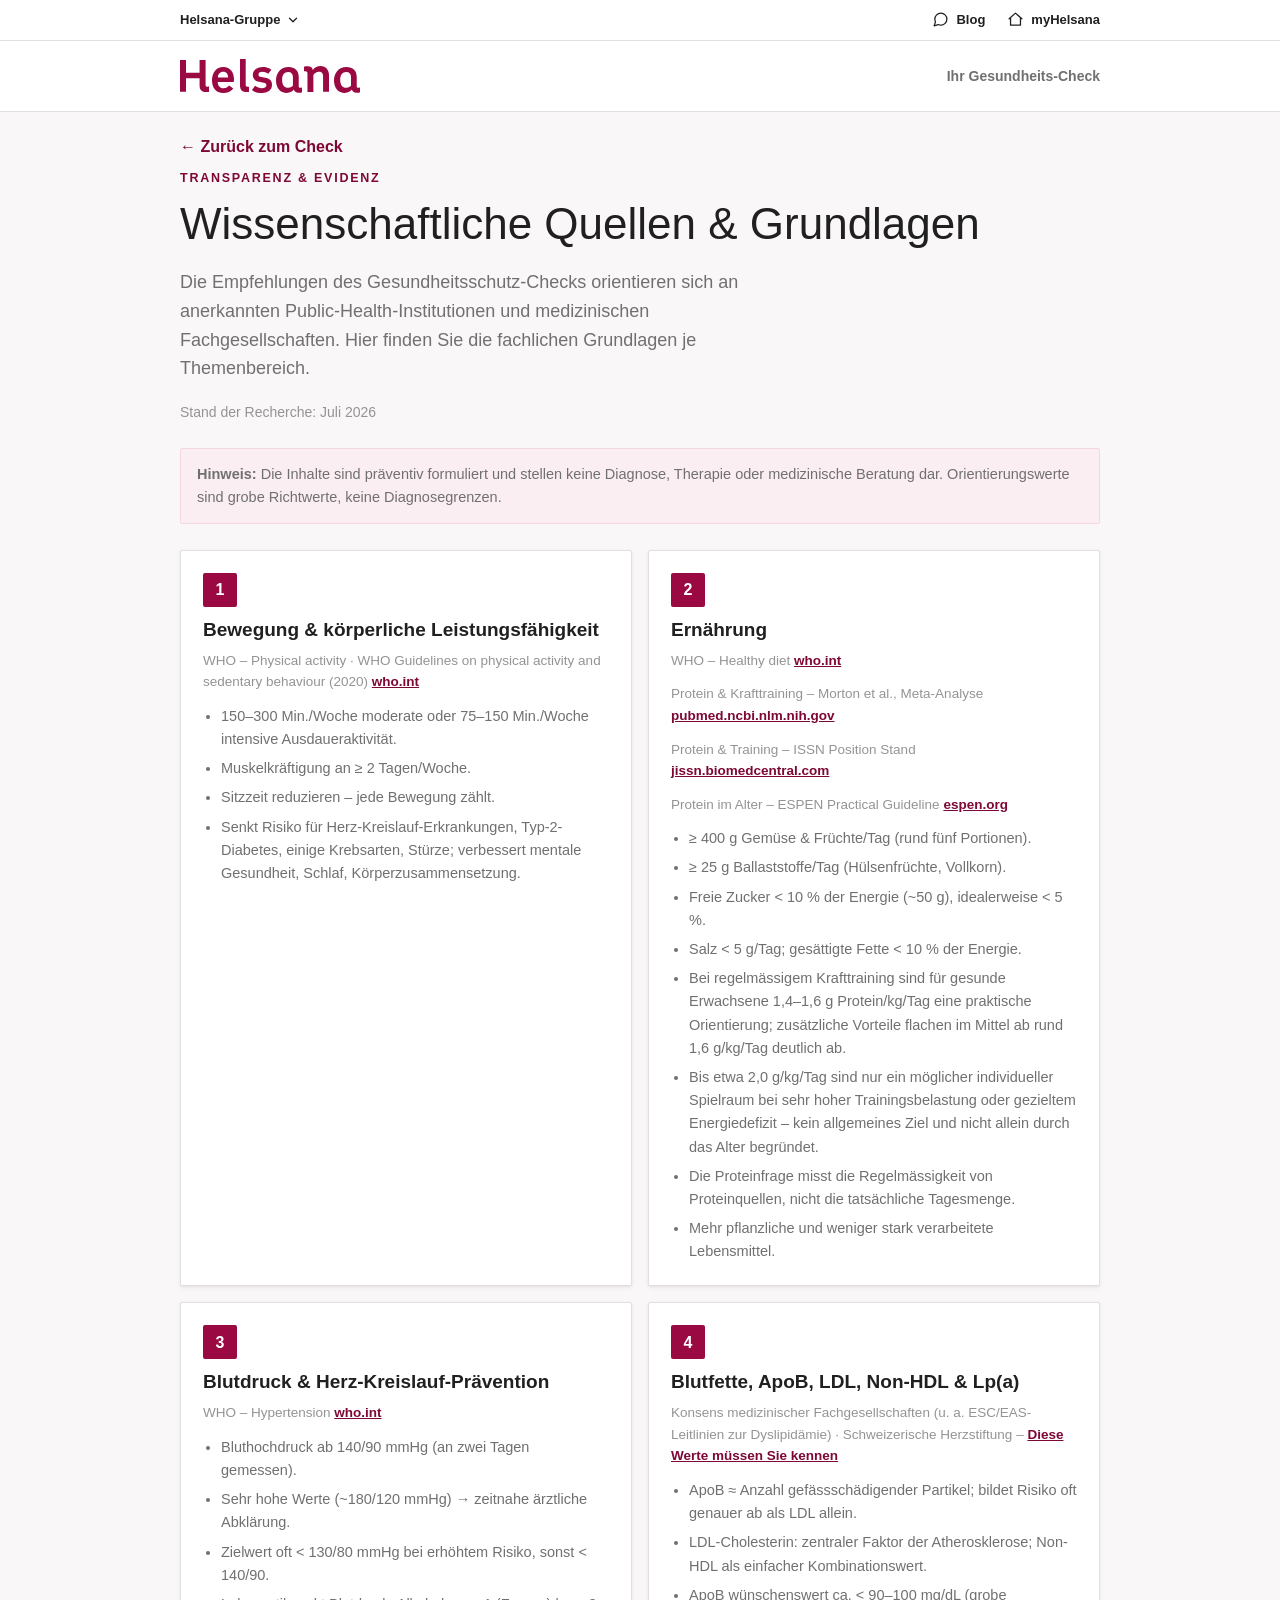
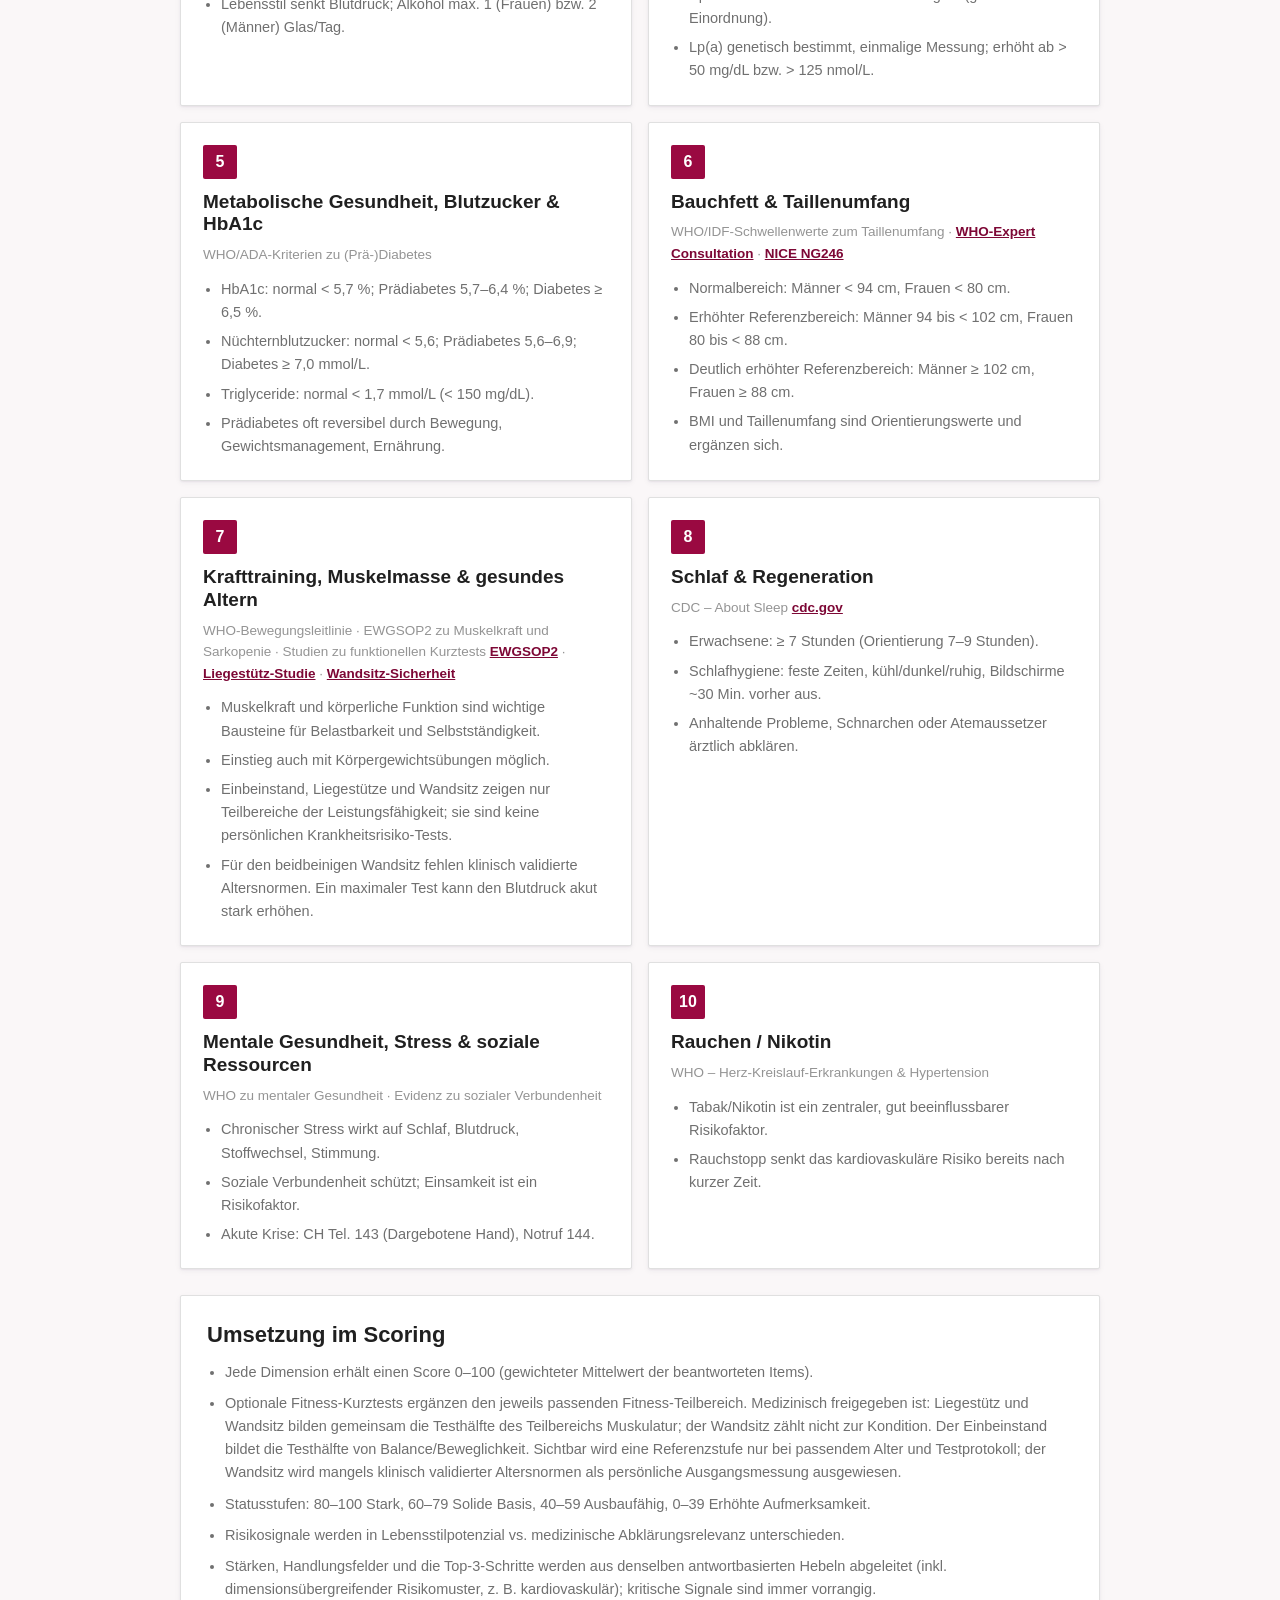
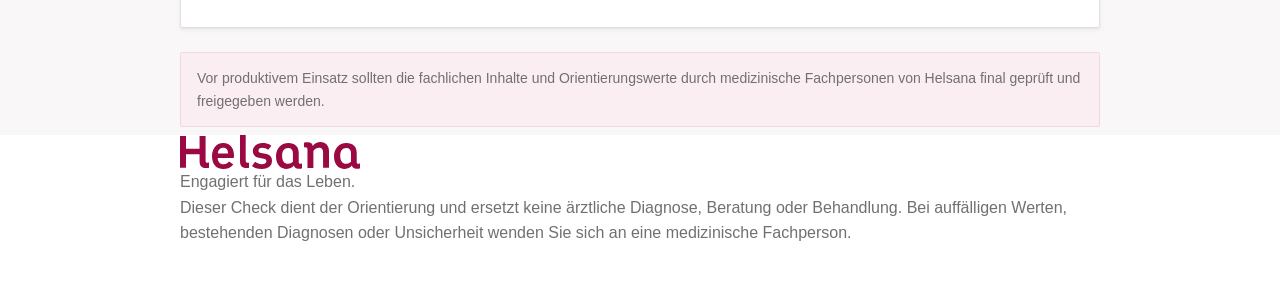
==== Projekt_Original/quellen.html @ f5c30759 "Add files via upload" ====
<!DOCTYPE html>
<html lang="de">
<head>
  <meta charset="UTF-8" />
  <meta name="viewport" content="width=device-width, initial-scale=1.0" />
  <meta name="theme-color" content="#9a0941" />
  <meta name="referrer" content="no-referrer" />
  <meta name="description" content="Wissenschaftliche Quellen und fachliche Grundlagen des Gesundheitsschutz-Checks: Empfehlungen von WHO, CDC und medizinischen Fachgesellschaften." />
  <title>Wissenschaftliche Quellen &amp; Grundlagen – Gesundheitsschutz-Check</title>
  <link rel="stylesheet" href="css/styles.css" />
</head>
<body>
  <a class="skip-link" href="#content">Zum Inhalt springen</a>

  <div class="util-bar">
    <div class="container util-inner">
      <details class="util-dropdown">
        <summary class="util-dd-toggle">
          <span>Helsana-Gruppe</span>
          <svg class="util-chevron" width="14" height="14" viewBox="0 0 24 24" fill="none" stroke="currentColor" stroke-width="2.2" stroke-linecap="round" stroke-linejoin="round" aria-hidden="true"><path d="M6 9l6 6 6-6"/></svg>
        </summary>
        <div class="util-dd-menu">
          <a href="https://www.helsana.ch/de/private.html" target="_blank" rel="noopener noreferrer">Für Private</a>
          <a href="https://www.helsana.ch/de/unternehmen.html" target="_blank" rel="noopener noreferrer">Für Unternehmen</a>
          <a href="https://www.helsana.ch/de/helsana-gruppe.html" target="_blank" rel="noopener noreferrer" aria-current="page">Helsana-Gruppe</a>
        </div>
      </details>
      <nav class="util-right" aria-label="Helsana Verweise">
        <a class="util-item" href="https://www.helsana.ch/de/blog.html" target="_blank" rel="noopener noreferrer">
          <svg width="17" height="17" viewBox="0 0 24 24" fill="none" stroke="currentColor" stroke-width="1.8" stroke-linecap="round" stroke-linejoin="round" aria-hidden="true"><path d="M21 11.5a8.5 8.5 0 0 1-8.5 8.5 8.4 8.4 0 0 1-3.8-.9L3 21l1.9-5.7a8.4 8.4 0 0 1-.9-3.8A8.5 8.5 0 0 1 12.5 3 8.5 8.5 0 0 1 21 11.5z"/></svg>
          Blog
        </a>
        <a class="util-item" href="https://portal.helsana.ch/helsana-login/myhelsana?language=de" target="_blank" rel="noopener noreferrer">
          <svg width="17" height="17" viewBox="0 0 24 24" fill="none" stroke="currentColor" stroke-width="1.8" stroke-linecap="round" stroke-linejoin="round" aria-hidden="true"><path d="M3 11l9-8 9 8"/><path d="M5 10v10h14V10"/></svg>
          myHelsana
        </a>
      </nav>
    </div>
  </div>

  <header class="site-header">
    <div class="container header-inner">
      <a class="brand" href="index.html" aria-label="Helsana – Gesundheitsschutz-Check">
        <img
          class="brand-logo"
          src="assets/helsana-logo.svg"
          alt="Helsana"
          width="180"
          height="34"
          decoding="async"
          loading="eager"
        />
      </a>
      <p class="header-tag">Ihr Gesundheits-Check</p>
    </div>
  </header>

  <main id="content" class="container" tabindex="-1">
    <p class="src-back"><a href="index.html">← Zurück zum Check</a></p>

    <section class="src-hero">
      <p class="eyebrow">Transparenz &amp; Evidenz</p>
      <h1>Wissenschaftliche Quellen &amp; Grundlagen</h1>
      <p class="lead">
        Die Empfehlungen des Gesundheitsschutz-Checks orientieren sich an anerkannten
        Public-Health-Institutionen und medizinischen Fachgesellschaften. Hier finden Sie
        die fachlichen Grundlagen je Themenbereich.
      </p>
      <p class="src-stand">Stand der Recherche: Juli 2026</p>
    </section>

    <div class="note-card">
      <span>
        <strong>Hinweis:</strong> Die Inhalte sind präventiv formuliert und stellen keine Diagnose,
        Therapie oder medizinische Beratung dar. Orientierungswerte sind grobe Richtwerte, keine
        Diagnosegrenzen.
      </span>
    </div>

    <div class="src-grid">
      <article class="card src-card">
        <span class="src-num">1</span>
        <h2>Bewegung &amp; körperliche Leistungsfähigkeit</h2>
        <p class="src-ref">WHO – Physical activity · WHO Guidelines on physical activity and sedentary behaviour (2020)
          <a href="https://www.who.int/news-room/fact-sheets/detail/physical-activity" target="_blank" rel="noopener noreferrer">who.int</a></p>
        <ul>
          <li>150–300 Min./Woche moderate oder 75–150 Min./Woche intensive Ausdaueraktivität.</li>
          <li>Muskelkräftigung an ≥ 2 Tagen/Woche.</li>
          <li>Sitzzeit reduzieren – jede Bewegung zählt.</li>
          <li>Senkt Risiko für Herz-Kreislauf-Erkrankungen, Typ-2-Diabetes, einige Krebsarten, Stürze; verbessert mentale Gesundheit, Schlaf, Körperzusammensetzung.</li>
        </ul>
      </article>

      <article class="card src-card">
        <span class="src-num">2</span>
        <h2>Ernährung</h2>
        <p class="src-ref">WHO – Healthy diet
          <a href="https://www.who.int/news-room/fact-sheets/detail/healthy-diet" target="_blank" rel="noopener noreferrer">who.int</a></p>
        <p class="src-ref">Protein &amp; Krafttraining – Morton et al., Meta-Analyse
          <a href="https://pubmed.ncbi.nlm.nih.gov/28698222/" target="_blank" rel="noopener noreferrer">pubmed.ncbi.nlm.nih.gov</a></p>
        <p class="src-ref">Protein &amp; Training – ISSN Position Stand
          <a href="https://jissn.biomedcentral.com/articles/10.1186/s12970-017-0177-8" target="_blank" rel="noopener noreferrer">jissn.biomedcentral.com</a></p>
        <p class="src-ref">Protein im Alter – ESPEN Practical Guideline
          <a href="https://www.espen.org/files/ESPEN-Guidelines/ESPEN_practical_guideline_Clinical_nutrition_and_hydration_in_geriatrics.pdf" target="_blank" rel="noopener noreferrer">espen.org</a></p>
        <ul>
          <li>≥ 400 g Gemüse &amp; Früchte/Tag (rund fünf Portionen).</li>
          <li>≥ 25 g Ballaststoffe/Tag (Hülsenfrüchte, Vollkorn).</li>
          <li>Freie Zucker &lt; 10 % der Energie (~50 g), idealerweise &lt; 5 %.</li>
          <li>Salz &lt; 5 g/Tag; gesättigte Fette &lt; 10 % der Energie.</li>
          <li>Bei regelmässigem Krafttraining sind für gesunde Erwachsene 1,4–1,6 g Protein/kg/Tag eine praktische Orientierung; zusätzliche Vorteile flachen im Mittel ab rund 1,6 g/kg/Tag deutlich ab.</li>
          <li>Bis etwa 2,0 g/kg/Tag sind nur ein möglicher individueller Spielraum bei sehr hoher Trainingsbelastung oder gezieltem Energiedefizit – kein allgemeines Ziel und nicht allein durch das Alter begründet.</li>
          <li>Die Proteinfrage misst die Regelmässigkeit von Proteinquellen, nicht die tatsächliche Tagesmenge.</li>
          <li>Mehr pflanzliche und weniger stark verarbeitete Lebensmittel.</li>
        </ul>
      </article>

      <article class="card src-card">
        <span class="src-num">3</span>
        <h2>Blutdruck &amp; Herz-Kreislauf-Prävention</h2>
        <p class="src-ref">WHO – Hypertension
          <a href="https://www.who.int/news-room/fact-sheets/detail/hypertension" target="_blank" rel="noopener noreferrer">who.int</a></p>
        <ul>
          <li>Bluthochdruck ab 140/90 mmHg (an zwei Tagen gemessen).</li>
          <li>Sehr hohe Werte (~180/120 mmHg) → zeitnahe ärztliche Abklärung.</li>
          <li>Zielwert oft &lt; 130/80 mmHg bei erhöhtem Risiko, sonst &lt; 140/90.</li>
          <li>Lebensstil senkt Blutdruck; Alkohol max. 1 (Frauen) bzw. 2 (Männer) Glas/Tag.</li>
        </ul>
      </article>

      <article class="card src-card">
        <span class="src-num">4</span>
        <h2>Blutfette, ApoB, LDL, Non-HDL &amp; Lp(a)</h2>
        <p class="src-ref">Konsens medizinischer Fachgesellschaften (u. a. ESC/EAS-Leitlinien zur Dyslipidämie) · Schweizerische Herzstiftung –
          <a href="https://swissheart.ch/wissen-und-support/dossiers/diese-werte-muessen-sie-kennen" target="_blank" rel="noopener noreferrer">Diese Werte müssen Sie kennen</a></p>
        <ul>
          <li>ApoB ≈ Anzahl gefässschädigender Partikel; bildet Risiko oft genauer ab als LDL allein.</li>
          <li>LDL-Cholesterin: zentraler Faktor der Atherosklerose; Non-HDL als einfacher Kombinationswert.</li>
          <li>ApoB wünschenswert ca. &lt; 90–100 mg/dL (grobe Einordnung).</li>
          <li>Lp(a) genetisch bestimmt, einmalige Messung; erhöht ab &gt; 50 mg/dL bzw. &gt; 125 nmol/L.</li>
        </ul>
      </article>

      <article class="card src-card">
        <span class="src-num">5</span>
        <h2>Metabolische Gesundheit, Blutzucker &amp; HbA1c</h2>
        <p class="src-ref">WHO/ADA-Kriterien zu (Prä-)Diabetes</p>
        <ul>
          <li>HbA1c: normal &lt; 5,7 %; Prädiabetes 5,7–6,4 %; Diabetes ≥ 6,5 %.</li>
          <li>Nüchternblutzucker: normal &lt; 5,6; Prädiabetes 5,6–6,9; Diabetes ≥ 7,0 mmol/L.</li>
          <li>Triglyceride: normal &lt; 1,7 mmol/L (&lt; 150 mg/dL).</li>
          <li>Prädiabetes oft reversibel durch Bewegung, Gewichtsmanagement, Ernährung.</li>
        </ul>
      </article>

      <article class="card src-card">
        <span class="src-num">6</span>
        <h2>Bauchfett &amp; Taillenumfang</h2>
        <p class="src-ref">WHO/IDF-Schwellenwerte zum Taillenumfang ·
          <a href="https://www.who.int/publications/i/item/9789241501491" target="_blank" rel="noopener noreferrer">WHO-Expert Consultation</a> ·
          <a href="https://www.nice.org.uk/guidance/ng246/chapter/Identifying-and-assessing-overweight-obesity-and-central-adiposity" target="_blank" rel="noopener noreferrer">NICE NG246</a></p>
        <ul>
          <li>Normalbereich: Männer &lt; 94 cm, Frauen &lt; 80 cm.</li>
          <li>Erhöhter Referenzbereich: Männer 94 bis &lt; 102 cm, Frauen 80 bis &lt; 88 cm.</li>
          <li>Deutlich erhöhter Referenzbereich: Männer ≥ 102 cm, Frauen ≥ 88 cm.</li>
          <li>BMI und Taillenumfang sind Orientierungswerte und ergänzen sich.</li>
        </ul>
      </article>

      <article class="card src-card">
        <span class="src-num">7</span>
        <h2>Krafttraining, Muskelmasse &amp; gesundes Altern</h2>
        <p class="src-ref">WHO-Bewegungsleitlinie · EWGSOP2 zu Muskelkraft und Sarkopenie · Studien zu funktionellen Kurztests
          <a href="https://academic.oup.com/ageing/article/48/1/16/5126243" target="_blank" rel="noopener noreferrer">EWGSOP2</a> ·
          <a href="https://jamanetwork.com/journals/jamanetworkopen/fullarticle/2724778" target="_blank" rel="noopener noreferrer">Liegestütz-Studie</a> ·
          <a href="https://pubmed.ncbi.nlm.nih.gov/41252651/" target="_blank" rel="noopener noreferrer">Wandsitz-Sicherheit</a></p>
        <ul>
          <li>Muskelkraft und körperliche Funktion sind wichtige Bausteine für Belastbarkeit und Selbstständigkeit.</li>
          <li>Einstieg auch mit Körpergewichtsübungen möglich.</li>
          <li>Einbeinstand, Liegestütze und Wandsitz zeigen nur Teilbereiche der Leistungsfähigkeit; sie sind keine persönlichen Krankheitsrisiko-Tests.</li>
          <li>Für den beidbeinigen Wandsitz fehlen klinisch validierte Altersnormen. Ein maximaler Test kann den Blutdruck akut stark erhöhen.</li>
        </ul>
      </article>

      <article class="card src-card">
        <span class="src-num">8</span>
        <h2>Schlaf &amp; Regeneration</h2>
        <p class="src-ref">CDC – About Sleep
          <a href="https://www.cdc.gov/sleep/about/index.html" target="_blank" rel="noopener noreferrer">cdc.gov</a></p>
        <ul>
          <li>Erwachsene: ≥ 7 Stunden (Orientierung 7–9 Stunden).</li>
          <li>Schlafhygiene: feste Zeiten, kühl/dunkel/ruhig, Bildschirme ~30 Min. vorher aus.</li>
          <li>Anhaltende Probleme, Schnarchen oder Atemaussetzer ärztlich abklären.</li>
        </ul>
      </article>

      <article class="card src-card">
        <span class="src-num">9</span>
        <h2>Mentale Gesundheit, Stress &amp; soziale Ressourcen</h2>
        <p class="src-ref">WHO zu mentaler Gesundheit · Evidenz zu sozialer Verbundenheit</p>
        <ul>
          <li>Chronischer Stress wirkt auf Schlaf, Blutdruck, Stoffwechsel, Stimmung.</li>
          <li>Soziale Verbundenheit schützt; Einsamkeit ist ein Risikofaktor.</li>
          <li>Akute Krise: CH Tel. 143 (Dargebotene Hand), Notruf 144.</li>
        </ul>
      </article>

      <article class="card src-card">
        <span class="src-num">10</span>
        <h2>Rauchen / Nikotin</h2>
        <p class="src-ref">WHO – Herz-Kreislauf-Erkrankungen &amp; Hypertension</p>
        <ul>
          <li>Tabak/Nikotin ist ein zentraler, gut beeinflussbarer Risikofaktor.</li>
          <li>Rauchstopp senkt das kardiovaskuläre Risiko bereits nach kurzer Zeit.</li>
        </ul>
      </article>
    </div>

    <section class="card src-scoring">
      <h2>Umsetzung im Scoring</h2>
      <ul>
        <li>Jede Dimension erhält einen Score 0–100 (gewichteter Mittelwert der beantworteten Items).</li>
        <li>Optionale Fitness-Kurztests ergänzen den jeweils passenden Fitness-Teilbereich. Medizinisch freigegeben ist: Liegestütz und Wandsitz bilden gemeinsam die Testhälfte des Teilbereichs Muskulatur; der Wandsitz zählt nicht zur Kondition. Der Einbeinstand bildet die Testhälfte von Balance/Beweglichkeit. Sichtbar wird eine Referenzstufe nur bei passendem Alter und Testprotokoll; der Wandsitz wird mangels klinisch validierter Altersnormen als persönliche Ausgangsmessung ausgewiesen.</li>
        <li>Statusstufen: 80–100 Stark, 60–79 Solide Basis, 40–59 Ausbaufähig, 0–39 Erhöhte Aufmerksamkeit.</li>
        <li>Risikosignale werden in Lebensstilpotenzial vs. medizinische Abklärungsrelevanz unterschieden.</li>
        <li>Stärken, Handlungsfelder und die Top-3-Schritte werden aus denselben antwortbasierten Hebeln abgeleitet (inkl. dimensionsübergreifender Risikomuster, z.&nbsp;B. kardiovaskulär); kritische Signale sind immer vorrangig.</li>
      </ul>
    </section>

    <p class="src-disclaimer">
      Vor produktivem Einsatz sollten die fachlichen Inhalte und Orientierungswerte durch
      medizinische Fachpersonen von Helsana final geprüft und freigegeben werden.
    </p>
  </main>

  <footer class="site-footer">
    <div class="container">
      <div>
        <span aria-hidden="true">
          <img
            class="brand-logo"
            src="assets/helsana-logo.svg"
            alt=""
            width="180"
            height="34"
            decoding="async"
            loading="lazy"
          />
        </span>
        <span>Engagiert für das Leben.</span>
      </div>
      <p>
        Dieser Check dient der Orientierung und ersetzt keine ärztliche Diagnose, Beratung oder Behandlung.
        Bei auffälligen Werten, bestehenden Diagnosen oder Unsicherheit wenden Sie sich an eine medizinische Fachperson.
      </p>
    </div>
  </footer>
</body>
</html>
---- Projekt_Original/css/styles.css ----
/* =========================================================================
   Gesundheitsschutz-Check – Styles
   Modern, mobilefreundlich, vertrauenswürdig. Markenfarben als CSS-Variablen,
   damit ein Rebranding (z. B. exakte Helsana-Töne) zentral möglich ist.
   ========================================================================= */

:root {
  /* Marke / Helsana Magenta (offizielle CI-Primärfarbe) */
  --brand: #9a0941;
  --brand-600: #7d0735;
  --brand-700: #5e0628;
  --brand-800: #3b0419;
  --brand-050: #fbeef3;
  --brand-100: #f3d6e0;
  /* Helsana Blau-Akzent (CI-Sekundärfarbe) */
  --accent: #3860be;
  --accent-ink: #2a4a93;

  /* Neutralwerte (Helsana CI) */
  --ink: #202020;
  --ink-soft: #707070;
  --muted: #949494;
  --line: #e0e0e0;
  --border-strong: #949494;
  --bg: #faf7f8;
  --card: #ffffff;

  /* Statusfarben */
  --s-stark: #2e9e6b;
  --s-solide: #4f9ad6;
  --s-ausbau: #e0972f;
  --s-aufmerksam: #d76450;

  /* Info / Erfolg (CI – Stepper & Infobox) */
  --success: #5e9801;
  --info-bg: #e6f3fb;
  --info-line: #cfe6f5;
  --info-ink: #0d4d77;

  /* Status-Ampel (Figma-Designsystem) – als Token reserviert; die Status-Punkte
     der Dimensionen nutzen einheitlich die Statusfarben (STATUS_BANDS in scoring.js). */
  --status-success: #5e9801;
  --status-warning: #fec600;
  --status-error: #ff4d37;

  /* Typografie-Skala gemaess Figma-Ergebnisseite (Headlines/Body-Tokens) */
  --fs-h1: 32px; --lh-h1: 40px; --fw-h1: 300;
  --fs-h2: 28px; --lh-h2: 35px; --fw-h2: 700;
  --fs-h4: 20px; --lh-h4: 27px; --fw-h4: 400;
  --fs-lead: 20px; --lh-lead: 28px; --fw-lead: 300;
  --fs-small: 14px; --lh-small: 19.6px;
  --fs-display: 40px; --lh-display: 48px; --fw-display: 300;

  --radius: 2px;
  --radius-sm: 2px;
  --radius-card: 4px;
  --shadow-sm: 0 1px 2px rgba(40, 20, 60, .06), 0 2px 6px rgba(40, 20, 60, .05);
  --shadow-md: 0 8px 28px rgba(60, 30, 90, .10);
  --shadow-lg: 0 24px 60px rgba(60, 30, 90, .18);
  --shadow-card: 0 4px 16px rgba(0, 0, 0, .16);
  --maxw: 960px;
}

* { box-sizing: border-box; }

html {
  -webkit-text-size-adjust: 100%; scroll-behavior: smooth;
  /* Scroll-Anchoring deaktivieren: verhindert dass Chrome den Offset nach
     Quiz-Seiten-Wechsel automatisch korrigiert und den Scroll-to-top überschreibt */
  overflow-anchor: none;
}

body {
  margin: 0;
  font-family: 'AkkuratHelsanaTT Regular Web', 'Helvetica Neue', Helvetica, Arial, sans-serif;
  color: var(--ink);
  background: var(--bg);
  line-height: 1.6;
  -webkit-font-smoothing: antialiased;
}

h1, h2, h3, h4 { line-height: 1.2; margin: 0 0 .4em; font-weight: 400; letter-spacing: 0; }
p { margin: 0 0 1em; }
a { color: var(--brand-600); }

/* Native <details>/<summary> ohne Standard-Marker */
summary { cursor: pointer; list-style: none; }
summary::-webkit-details-marker { display: none; }
summary:focus-visible { outline: 2px solid var(--brand); outline-offset: 2px; border-radius: 8px; }
.q-help-wrap { margin: 6px 0 2px; }

.container { width: 100%; max-width: var(--maxw); margin: 0 auto; padding: 0 20px; }

.skip-link {
  position: absolute; left: -999px; top: 0; background: var(--brand); color: #fff;
  padding: 10px 16px; border-radius: 0 0 10px 0; z-index: 100;
}
.skip-link:focus { left: 0; }

/* ---------------- Header / Footer ---------------- */
.util-bar { background: #fff; border-bottom: 1px solid var(--line); font-size: 13px; }
.util-inner { display: flex; align-items: center; height: 40px; }
.util-right { margin-left: auto; display: flex; align-items: center; gap: 22px; }
.util-item { display: inline-flex; align-items: center; gap: 7px; color: var(--ink); text-decoration: none; font-weight: 600; }
.util-item svg { flex: none; }
.util-item:hover { color: var(--brand); }
.util-dropdown { position: relative; }
.util-dd-toggle { display: inline-flex; align-items: center; gap: 6px; font-weight: 600; color: var(--ink); cursor: pointer; }
.util-dd-toggle:hover { color: var(--brand); }
.util-chevron { transition: transform .2s ease; }
.util-dropdown[open] .util-chevron { transform: rotate(180deg); }
.util-dd-menu { position: absolute; top: calc(100% + 6px); left: 0; min-width: 220px; background: #fff;
  border: 1px solid var(--line); box-shadow: var(--shadow-md); border-radius: 2px; padding: 6px; z-index: 40; display: grid; gap: 2px; }
.util-dd-menu a { padding: 9px 12px; color: var(--ink); text-decoration: none; font-weight: 600; border-radius: 2px; white-space: nowrap; }
.util-dd-menu a:hover { background: var(--brand-050); color: var(--brand); }
.util-dd-menu a[aria-current="page"] { color: var(--brand); background: var(--brand-050); }
@media (max-width: 560px) { .util-right { gap: 16px; } }

.site-header {
  background: #fff; border-bottom: 1px solid var(--line);
  position: sticky; top: 0; z-index: 30; backdrop-filter: saturate(1.4) blur(6px);
}
.header-inner { display: flex; align-items: center; justify-content: space-between; height: 70px; }
.brand { display: flex; align-items: center; gap: 10px; text-decoration: none; }
.brand-logo { display: block; width: auto; height: 34px; }
.header-tag { margin: 0; color: var(--ink-soft); font-weight: 600; font-size: 14px; }
@media (max-width: 400px) { .brand-logo { height: 30px; } }
@media (max-width: 560px) { .header-tag { display: none; } }

.site-footer { background: #fff; color: var(--ink-soft); padding: 0 0 44px; }
.link-button {
  background: none; border: none; color: var(--brand-600); font: inherit; font-weight: 600;
  cursor: pointer; padding: 6px 0; text-decoration: underline; text-underline-offset: 3px;
}

/* ---------------- Footer Navigation + Footer (Figma-Designsystem) ---------------- */
/* Während des Fragebogens ausgeblendet, siehe body[data-screen="quiz"] weiter unten. */
body[data-screen="quiz"] #footer-global { display: none; }

.footer-nav { border-bottom: 1px solid var(--line); }
.footer-nav-grid { display: grid; gap: 28px; padding: 32px 20px; grid-template-columns: 1fr 1fr; }
@media (min-width: 720px) { .footer-nav-grid { grid-template-columns: repeat(4, 1fr); gap: 24px; } }
.footer-link-group { display: grid; gap: 8px; align-content: start; }
.footer-link-heading { font-size: 16px; font-weight: 700; color: var(--ink); margin: 0 0 2px; }
.footer-link { font-size: 16px; color: var(--ink); text-decoration: none; }
.footer-link:hover { color: var(--brand); text-decoration: underline; }
.footer-action-links { gap: 10px; }
.footer-action-links .action-link { font-size: 14px; }

.footer-bottom { padding: 24px 20px 40px; }
.lang-switch { display: flex; align-items: center; gap: 16px; padding-bottom: 24px; }
.lang-switch .lang-item { font-size: 16px; color: var(--ink); text-decoration: none; }
.lang-switch .lang-item.is-active { font-weight: 700; }
.legal-links {
  display: flex; flex-wrap: wrap; gap: 8px 16px; border-bottom: 1px solid var(--line);
  padding-bottom: 24px; font-size: 12px; color: var(--ink);
}
.footer-legal-link { color: var(--ink); text-decoration: none; font-size: 12px; }
.footer-legal-link:hover { color: var(--brand); text-decoration: underline; }
.social-icons { display: flex; gap: 16px; padding-top: 24px; }
.social-icon { color: var(--ink); display: inline-flex; }
.social-icon:hover { color: var(--brand); }
.footer-placeholder-note { margin: 16px 0 0; font-size: 12px; color: var(--muted); }

/* Platzhalter-Links (noch ohne echte Ziel-URL) – dezent gedimmt, nicht klickbar */
.is-placeholder { color: var(--muted) !important; cursor: default; }
.is-placeholder:hover { text-decoration: none !important; color: var(--muted) !important; }
code { background: var(--brand-100); padding: 1px 6px; border-radius: 6px; font-size: .92em; color: var(--brand-700); }

/* ---------------- Buttons ---------------- */
.btn {
  display: inline-flex; align-items: center; justify-content: center; gap: 10px;
  font: inherit; font-weight: 700; cursor: pointer; border: 1px solid transparent;
  border-radius: 2px; padding: 14px 28px; transition: transform .12s ease, box-shadow .2s ease, background .2s;
  text-decoration: none;
}
.btn:active { transform: translateY(1px); }
.btn-primary { background: var(--brand); color: #fff; }
.btn-primary:hover { background: var(--brand-600); }
.btn-primary:disabled { background: #e0e0e0; color: #b2b2b2; cursor: not-allowed; box-shadow: none; }
.btn-secondary { background: #fff; color: var(--brand); border: 2px solid var(--brand); }
.btn-secondary:hover { background: var(--brand-050); }
.btn-secondary:disabled { color: #b2b2b2; border-color: #e0e0e0; cursor: not-allowed; }
.btn-ghost { background: #fff; color: var(--brand-700); border-color: var(--line); }
.btn-ghost:hover { border-color: var(--brand); background: var(--brand-050); }
.btn-lg { padding: 16px 32px; font-size: 17px; }
.btn-block { width: 100%; }

/* ---------------- Cards ---------------- */
.card {
  background: var(--card); border: 1px solid var(--line); border-radius: var(--radius);
  box-shadow: var(--shadow-sm); padding: 26px;
}

.fade-in { animation: fadeUp .45s cubic-bezier(.2, .7, .2, 1) both; }
@keyframes fadeUp { from { opacity: 0; transform: translateY(10px); } to { opacity: 1; transform: none; } }

/* ---------------- Start screen ---------------- */
.hero {
  margin-top: 28px; border-radius: 2px; overflow: hidden; position: relative;
  background: radial-gradient(120% 140% at 0% 0%, #c01551 0%, var(--brand) 42%, var(--brand-700) 100%);
  color: #fff; padding: 48px 36px; box-shadow: var(--shadow-lg);
}
.hero::after {
  content: ''; position: absolute; right: -60px; top: -60px; width: 280px; height: 280px;
  background: radial-gradient(circle, rgba(255,255,255,.16), transparent 60%); pointer-events: none;
}
.hero .eyebrow { text-transform: uppercase; letter-spacing: .14em; font-size: 12.5px; font-weight: 700; color: rgba(255,255,255,.85); margin-bottom: 14px; }
.hero h1 { font-size: clamp(28px, 5vw, 44px); font-weight: 300; max-width: 18ch; }
.hero .lead { font-size: clamp(16px, 2.4vw, 19px); max-width: 52ch; opacity: .95; }
.hero .btn-primary { background: #fff; color: var(--brand-700); }
.hero .btn-primary:hover { background: #fff; }

.hero-points { display: grid; gap: 14px; margin: 26px 0 30px; }
@media (min-width: 680px) { .hero-points { grid-template-columns: repeat(3, 1fr); } }
.hero-point { display: flex; gap: 12px; align-items: flex-start; background: rgba(255,255,255,.12);
  border: 1px solid rgba(255,255,255,.18); border-radius: 2px; padding: 14px 16px; }
.hero-point svg { flex: none; }
.hero-point b { display: block; font-size: 15px; }
.hero-point span { font-size: 13.5px; opacity: .9; }

/* Gleiche Spaltenbreite/Abstand wie .hero-points, damit die Buttons exakt so
   breit wie eine der drei Boxen sind und auf Mobile sauber untereinander
   stehen (gleiche Länge + Abstand wie Persönlich/Evidenzbasiert/Privat). */
.hero-actions { display: grid; gap: 14px; }
@media (min-width: 680px) { .hero-actions { grid-template-columns: repeat(3, 1fr); } }
.hero-actions .btn { width: 100%; }

.note-card {
  margin: 22px 0; display: flex; gap: 12px; align-items: flex-start;
  background: var(--brand-050); border: 1px solid var(--brand-100); border-radius: var(--radius-sm);
  padding: 14px 16px; color: var(--ink-soft); font-size: 14.5px;
}
.note-card svg { flex: none; color: var(--brand); }

.link-button-inline { display: inline; padding: 0; margin-left: 4px; white-space: nowrap; }

/* ---------------- Quiz ---------------- */
.quiz-head { margin: 26px 0 22px; }

/* Stepper – Punkte mit Verbindungslinien (Helsana CI) */
.stepper { display: flex; align-items: center; gap: 0; }
.step-dot {
  flex: none; width: 24px; height: 24px; border-radius: 50%;
  display: grid; place-items: center; padding: 0; border: none; line-height: 1;
  font-size: 14px; font-weight: 700; background: transparent; color: var(--muted);
  cursor: pointer; transition: .15s;
}
.step-dot.current { background: var(--ink); color: #fff; }
.step-dot.done { background: var(--success); color: #fff; }
.step-dot.done svg { width: 14px; height: 14px; }
.step-dot:disabled { cursor: default; }
.step-dot:not(:disabled):hover { box-shadow: 0 0 0 3px rgba(154, 9, 65, .12); }
.step-conn { flex: 1 1 auto; height: 2px; min-width: 8px; background: var(--line); border-radius: 9999px; }
.step-conn.done { background: var(--success); }

.dim-intro { margin-bottom: 8px; }
.dim-intro h2 { font-size: clamp(22px, 3.4vw, 28px); font-weight: 700; margin-bottom: 4px; }
.dim-intro .dim-count { color: var(--muted); font-weight: 600; font-size: 13px; text-transform: uppercase; letter-spacing: .08em; }
.dim-lead { color: var(--ink-soft); margin-top: 10px; }

.question { padding: 22px 0; border-top: 1px solid var(--line); }
.question:first-of-type { border-top: none; }
.question .q-text { font-weight: 700; font-size: 20px; line-height: 1.35; margin-bottom: 4px; }
.q-help-toggle { width: max-content; background: none; border: none; color: var(--brand-600); font: inherit; font-size: 13.5px;
  font-weight: 600; cursor: pointer; padding: 4px 0; display: inline-flex; align-items: center; gap: 6px; }
.q-help { background: var(--info-bg); border: 1px solid var(--info-line); border-radius: 3px;
  padding: 12px 14px; font-size: 14px; color: var(--info-ink); margin: 8px 0 4px; box-shadow: var(--shadow-sm); }
.q-help ul { margin: 4px 0 10px; padding-left: 18px; }
.q-help li { margin: 2px 0; }
.q-note { font-size: 13.5px; color: var(--muted); margin: 2px 0 4px; }

.options { display: grid; gap: 12px; margin-top: 12px; }
@media (min-width: 620px) { .options.cols-2 { grid-template-columns: 1fr 1fr; } }
.option {
  display: flex; align-items: center; justify-content: space-between; gap: 16px; width: 100%;
  text-align: left; cursor: pointer; background: var(--card); border: 1px solid var(--line);
  border-radius: var(--radius-card); padding: 16px; font: inherit; font-size: 16px; font-weight: 700;
  color: var(--ink); box-shadow: 0 1px 4px rgba(0, 0, 0, .14); transition: .14s;
}
.option .opt-label { flex: 1 1 auto; }
.option:hover { border-color: var(--brand); }
.option .tick { flex: none; width: 24px; height: 24px; border-radius: 50%; border: 2px solid var(--border-strong);
  display: grid; place-items: center; transition: .14s; }
.option.multi .tick { border-radius: 2px; }
.option[aria-checked="true"] { border-color: var(--brand); box-shadow: inset 0 0 0 1px var(--brand), 0 1px 4px rgba(0, 0, 0, .14); }
.option[aria-checked="true"] .tick { background: var(--brand); border-color: var(--brand); color: #fff; }
/* Single (Radio): weisser Punkt · Multi (Checkbox): Häkchen */
.option:not(.multi)[aria-checked="true"] .tick::after { content: ''; width: 10px; height: 10px; border-radius: 50%; background: #fff; }
.option.multi[aria-checked="true"] .tick svg { display: block; }
.option .tick svg { display: none; }

.num-field { display: flex; align-items: center; gap: 12px; max-width: 280px; margin-top: 10px; }
.num-field input {
  font: inherit; font-size: 16px; height: 56px; padding: 0 16px; border: 1px solid var(--border-strong); border-radius: 2px;
  width: 100%; background: #fff; color: var(--ink); transition: .14s;
}
.num-field input:focus { outline: none; border-color: var(--brand); box-shadow: 0 0 0 3px var(--brand-100); }
.num-unit { color: var(--muted); font-weight: 600; }
.field-hint { font-size: 13px; color: var(--muted); margin-top: 8px; }
.field-error { color: var(--s-aufmerksam); font-size: 13.5px; font-weight: 600; margin-top: 8px; }

.quiz-nav { display: flex; flex-direction: column; gap: 8px; align-items: stretch; margin: 24px 0 8px; }
.quiz-nav .btn { width: 100%; min-height: 56px; }

/* ---------------- Score ring ---------------- */
.score-ring { --col: var(--brand); width: 140px; height: 140px; flex: none; position: relative; display: grid; place-items: center; }
.score-ring-svg { width: 100%; height: 100%; transform: rotate(-90deg); overflow: visible; }
.ring-track { fill: none; stroke: var(--brand-100); stroke-width: 9; }
.ring-fill {
  fill: none; stroke: var(--col); stroke-width: 9; stroke-linecap: round;
  stroke-dasharray: 100; stroke-dashoffset: 100;
  transition: stroke-dashoffset 1.2s cubic-bezier(.22, 1, .36, 1);
  filter: drop-shadow(0 2px 6px color-mix(in srgb, var(--col) 45%, transparent));
}
.score-ring-center { position: absolute; inset: 0; display: flex; flex-direction: column; align-items: center; justify-content: center; pointer-events: none; }
.score-ring .score-val { font-size: 42px; font-weight: 800; line-height: 1; color: var(--ink); font-variant-numeric: tabular-nums; letter-spacing: -.01em; }
.score-ring .score-max { font-size: 12px; color: var(--muted); font-weight: 600; margin-top: 5px; text-transform: uppercase; letter-spacing: .08em; }

/* ---------------- Results ---------------- */
.result-hero { margin-top: 26px; display: grid; gap: 22px; align-items: center; }
@media (min-width: 720px) { .result-hero { grid-template-columns: auto 1fr; } }
.result-hero h1 { font-size: var(--fs-h1); line-height: var(--lh-h1); font-weight: var(--fw-h1); }
.result-hero .lead { font-size: var(--fs-lead); line-height: var(--lh-lead); font-weight: var(--fw-lead); margin-top: 14px; }
.result-status-badge { display: inline-flex; align-items: center; gap: 8px; font-weight: 700; font-size: 14px;
  padding: 6px 14px; border-radius: 2px; color: #fff; }

.urgent-banner {
  margin-top: 22px; border-radius: var(--radius); padding: 18px 20px; display: flex; gap: 14px; align-items: flex-start;
  background: #fdece8; border: 1px solid #f4c4b8; color: #8c2f1c;
}
.urgent-banner svg { flex: none; color: var(--s-aufmerksam); }
.urgent-banner .urgent-title { display: block; margin-bottom: 2px; }

.section { margin-top: 38px; }
.section-title { font-size: 13px; text-transform: uppercase; letter-spacing: .1em; color: var(--brand-600); font-weight: 700; margin-bottom: 6px; }
.section h2 { font-size: clamp(22px, 3vw, var(--fs-h2)); line-height: var(--lh-h2); font-weight: var(--fw-h2); margin-bottom: 14px; }

/* Action-Link (Pfeil + fetter Kurztext, gemaess Figma Body/body-s-bold) */
.action-link { display: inline-flex; align-items: center; gap: 6px; font-size: var(--fs-small); line-height: var(--lh-small);
  font-weight: 700; color: var(--brand); text-decoration: none; }
.action-link svg { flex: none; }
.action-link:hover { text-decoration: underline; }
.action-link[aria-disabled="true"] { cursor: default; color: var(--muted); }
.action-link[aria-disabled="true"]:hover { text-decoration: none; }

.legend { display: flex; flex-wrap: wrap; gap: 8px 18px; margin-top: 14px; }
.legend span { display: inline-flex; align-items: center; gap: 7px; font-size: 13.5px; color: var(--ink-soft); }
.legend i { width: 12px; height: 12px; border-radius: 4px; }

/* Top-3 */
.top3 { display: grid; gap: 16px; }
.top3-card { display: flex; gap: 16px; align-items: flex-start; }
.top3-num { flex: none; width: 40px; height: 40px; border-radius: 2px; display: grid; place-items: center;
  font-weight: 800; font-size: 18px; color: #fff; background: var(--brand); }
.top3-card h3 { font-size: 18px; margin-bottom: 8px; }
.rec-row { margin: 8px 0; font-size: 14.5px; }
.rec-row b { color: var(--brand-700); }

/* Signal lists */
.signal-grid { display: grid; gap: 16px; }
@media (min-width: 720px) { .signal-grid { grid-template-columns: 1fr 1fr; } }
.signal-box h3 { font-size: 16px; display: flex; align-items: center; gap: 8px; margin-bottom: 10px; }
.signal-box ul { list-style: none; margin: 0; padding: 0; display: grid; gap: 8px; }
.signal-box li { font-size: 14.5px; color: var(--ink-soft); }

/* Konkrete Insights (Stärken/Hebel) mit Punkt in der Dimensions-Statusfarbe */
.insight-list { display: grid; gap: 12px; }
.signal-box .insight-list li { padding-left: 0; display: flex; gap: 10px; align-items: flex-start; }
.insight-dot { flex: none; width: 9px; height: 9px; border-radius: 50%; margin-top: 6px; }
.insight-list b { display: block; font-size: 14.5px; color: var(--ink); line-height: 1.35; }
.insight-detail { display: block; font-size: 13.5px; color: var(--ink-soft); margin-top: 3px; }

/* Externe Fachquelle innerhalb eines 4-Wochen-Plan-Schritts */
.plan-source { display: inline-flex; align-items: flex-start; gap: 6px; margin-top: 8px;
  font-size: 13px; font-weight: 600; color: var(--brand-600); text-decoration: none; }
.plan-source:hover span { text-decoration: underline; }
.plan-source svg { flex: none; width: 15px; height: 15px; margin-top: 1px; }

/* Dimension detail accordion (flache Liste mit Trennlinien, gemaess Figma-Accordion) */
.dim-list { display: grid; }
.dim-card { padding: 0; overflow: hidden; background: none; border: none; box-shadow: none; border-radius: 0; border-top: 1px solid var(--line); }
.dim-card:last-child { border-bottom: 1px solid var(--line); }
.dim-card-head { display: flex; align-items: center; gap: 14px; width: 100%; text-align: left; cursor: pointer;
  background: none; border: none; font: inherit; padding: 18px 4px; }
.dim-icon-wrap { position: relative; flex: none; }
.dim-card-head .dim-icon { width: 48px; height: 48px; display: grid; place-items: center; }
.dim-badge { position: absolute; top: -2px; right: -2px; width: 16px; height: 16px; border-radius: 50%; border: 2px solid #fff; }
.dim-card-head .dch-main { flex: 1; min-width: 0; }
.dim-card-head h3 { font-size: var(--fs-h4); line-height: var(--lh-h4); font-weight: var(--fw-h4); margin: 0; }
.dch-bar { height: 7px; border-radius: 2px; background: var(--brand-100); margin-top: 8px; overflow: hidden; }
.dch-bar i { display: block; height: 100%; border-radius: 2px; }
.dch-score { flex: none; text-align: right; }
.dch-score b { font-size: 22px; font-weight: 800; }
.dch-score small { display: block; font-size: 11.5px; font-weight: 700; }
.dch-chevron { flex: none; color: var(--muted); transition: transform .2s; }
.dim-card[open] .dch-chevron { transform: rotate(180deg); }
.dim-card-body { padding: 0 4px 22px; border-top: 1px solid var(--line); }
.dim-card-body .einordnung { color: var(--ink-soft); font-size: 14.5px; margin: 16px 0; }

/* Transparente Ergebnisdarstellung der freiwilligen Fitness-Kurztests. */
.fitness-tests { margin: 18px 0 20px; padding: 18px; border: 1px solid var(--line); background: var(--bg); }
.fitness-tests-intro h4 { font-size: 18px; margin-bottom: 5px; }
.fitness-tests-intro p { color: var(--ink-soft); font-size: 14px; margin: 0 0 14px; }
.fitness-test-grid { display: grid; gap: 12px; }
@media (min-width: 760px) { .fitness-test-grid { grid-template-columns: repeat(2, minmax(0, 1fr)); } }
.fitness-test-card { min-width: 0; padding: 15px 16px; border: 1px solid var(--line); border-left: 4px solid var(--border-strong); background: #fff; }
.fitness-test-card.is-stark { border-left-color: var(--s-stark); }
.fitness-test-card.is-solide { border-left-color: var(--s-solide); }
.fitness-test-card.is-ausbau { border-left-color: var(--s-ausbau); }
.fitness-test-card.is-aufmerksam { border-left-color: var(--s-aufmerksam); }
.fitness-test-head { display: flex; align-items: flex-start; justify-content: space-between; gap: 10px; margin-bottom: 10px; }
.fitness-test-head h5 { font-size: 16px; margin: 0; }
.fitness-test-value { display: flex; align-items: baseline; justify-content: space-between; gap: 10px; padding-bottom: 9px; border-bottom: 1px solid var(--line); }
.fitness-test-value strong { color: var(--ink-soft); font-size: 14px; }
.fitness-test-value b { font-size: 18px; color: var(--brand-700); }
.fitness-test-card p { margin: 8px 0 0; font-size: 14px; }
.fitness-test-card p > b { color: var(--brand-700); }
.fitness-test-note { display: flex; align-items: flex-start; gap: 7px; padding: 9px 10px; background: var(--info-bg); color: var(--info-ink); }
.fitness-test-note svg { flex: none; width: 17px; height: 17px; margin-top: 1px; }
.fitness-test-recommendation { display: flex; align-items: flex-start; gap: 7px; margin-top: 11px; color: var(--brand-700); font-size: 13.5px; font-weight: 700; text-decoration: none; }
.fitness-test-recommendation:hover span { text-decoration: underline; }
.fitness-test-recommendation:focus-visible { outline: 2px solid var(--brand); outline-offset: 3px; }
.fitness-test-recommendation svg { flex: none; width: 17px; height: 17px; margin-top: 1px; }
@media (max-width: 480px) {
  .fitness-tests { padding: 14px; }
  .fitness-test-value { align-items: flex-start; flex-direction: column; gap: 3px; }
}

.rec { border: 1px solid var(--line); border-radius: 2px; padding: 16px 18px; margin-bottom: 12px; background: #fff; }
.rec h4 { font-size: 16px; margin-bottom: 8px; display: flex; gap: 8px; align-items: baseline; }
.rec .rec-row:last-child { margin-bottom: 0; }
.rec.is-action-plan-step { border-color: var(--brand); border-left-width: 4px; }
.rec-plan-badge { display: inline-block; max-width: 100%; margin: 0 0 4px; padding: 3px 8px;
  border: 1px solid var(--brand-100); border-radius: 2px; background: var(--brand-050);
  color: var(--brand-700); font-size: 12.5px; line-height: 1.4; font-weight: 700; }
.metrics-summary { display: flex; align-items: flex-start; gap: 9px; margin: 10px 0 14px;
  padding: 10px 12px; border: 1px solid var(--info-line); background: var(--info-bg);
  color: var(--info-ink); font-size: 14px; }
.metrics-summary svg { flex: none; width: 18px; height: 18px; margin-top: 1px; }
.dimension-feedback { display: flex; gap: 12px; align-items: flex-start; border-radius: 2px;
  padding: 14px 16px; font-size: 14.5px; }
.dimension-feedback svg { flex: none; }
.dimension-feedback.is-positive { background: #eaf7f0; border: 1px solid #c7ecd9; color: #1d6b4c; }
.dimension-feedback.is-solid,
.dimension-feedback.is-neutral { background: var(--info-bg); border: 1px solid var(--info-line); color: var(--info-ink); }
/* Helsana offer link */
.offer {
  display: flex; gap: 12px; align-items: flex-start; margin-top: 12px; padding: 12px 14px;
  border: 1px dashed var(--brand-100); border-radius: 2px; background: var(--brand-050); font-size: 14px;
}
.offer svg { flex: none; color: var(--brand); margin-top: 2px; }
.offer a, .offer .is-placeholder { font-weight: 650; }
.offer .offer-ph { color: var(--muted); font-size: 12.5px; display: block; margin-top: 2px; }
.offer-fit { color: var(--ink-soft); }
/* Kundenkontext-abhängiger Versicherungs-Hinweis (js/integration.js) */
.offer-coverage { display: flex; align-items: flex-start; gap: 6px; margin-top: 6px;
  font-size: 13px; font-weight: 600; color: var(--brand-600); }
.offer-coverage svg { flex: none; width: 15px; height: 15px; margin-top: 1px; }

/* Hinweis-Chip auf der Ergebnisseite bei vorhandenem Kundenkontext (Demo/Login) */
.customer-chip { display: flex; align-items: flex-start; gap: 8px; width: fit-content;
  margin: 12px 0 0; padding: 8px 14px; background: var(--brand-050);
  border: 1px solid var(--brand-100); border-radius: 999px;
  font-size: 13.5px; color: var(--ink-soft); }
.customer-chip b { color: var(--brand-700); }
.customer-chip svg { flex: none; width: 15px; height: 15px; margin-top: 2px; color: var(--brand); }

/* Medical disclaimer block */
.med-block { background: var(--brand-050); border: 1px solid var(--brand-100); }
.med-block ul { padding-left: 20px; margin: 8px 0 0; }
.med-block li { margin-bottom: 6px; color: var(--ink-soft); }

/* Promo-Karte ("Punkte sammeln") - weisse Karte mit Schatten, gemaess Figma Text Teaser */
.promo-card { display: grid; gap: 16px; box-shadow: var(--shadow-card); padding: 32px; }
.promo-card h2 { font-size: var(--fs-h2); line-height: var(--lh-h2); font-weight: var(--fw-h2); margin: 0; }
.promo-card p { margin: 0; }

/* Kontakt-Teaser (Gesundheitsberatung) - vollflaechiger grauer Block mit Kontakt-Karte */
.contact-teaser { background: #f2f2f2; margin: 38px -20px 0; padding: 40px 20px; display: grid; justify-items: center; }
.contact-card { background: var(--card); border: 1px solid var(--line); box-shadow: var(--shadow-card);
  border-radius: var(--radius-card); padding: 32px; display: grid; gap: 16px; max-width: 420px; width: 100%; }
.contact-card h2 { font-size: var(--fs-h2); line-height: var(--lh-h2); font-weight: var(--fw-h2); margin: 0; }
.contact-phone-row { display: flex; gap: 16px; align-items: flex-start; }
.contact-phone-row svg { flex: none; color: var(--brand); margin-top: 6px; }
.contact-phone { font-size: var(--fs-display); line-height: var(--lh-display); font-weight: var(--fw-display);
  color: var(--ink); text-decoration: none; display: block; }
.contact-phone:hover { color: var(--brand); }
.contact-hint { font-size: 12px; line-height: 16.8px; color: var(--ink-soft); margin: 6px 0 0; }

/* Feedback-Block */
.feedback-block { border-top: 1px solid var(--line); padding-top: 30px; }

/* Sticky Ergebnis-Aktionen (fixierte CTA-Leiste, gemaess Figma "Sticky Actions") */
.results-actions {
  position: sticky; bottom: 0; z-index: 15; display: flex; flex-direction: column; gap: 10px;
  margin-top: 30px; padding: 16px 0 calc(16px + env(safe-area-inset-bottom));
  background: var(--card); border-top: 1px solid var(--line); box-shadow: 0 -8px 24px rgba(0, 0, 0, .08);
}
.results-actions .btn { width: 100%; }
.link-local-warning { font-size: 13px; margin: 8px 0 0; }
.results-edit-link { display: flex; justify-content: center; margin-top: 24px; }

/* ---------------- Coach: 4-Wochen-Plan (Checkliste) ---------------- */
.top3-body { flex: 1; min-width: 0; }
.plan-total-badge { display: none; }
.plan-total-badge.has-progress { display: inline-block; margin: 4px 0 14px; font-size: 13px; font-weight: 700;
  color: #3f6b00; background: #eef6e3; border: 1px solid #d6e9bd; padding: 5px 12px; border-radius: 2px; }
.plan { margin-top: 14px; border-top: 1px solid var(--line); padding-top: 12px; }
.plan-summary { display: flex; align-items: center; gap: 8px; cursor: pointer; font-weight: 700; font-size: 14px; color: var(--brand-700); }
.plan-summary > svg { flex: none; color: var(--brand); }
.plan-progress { margin-left: auto; font-size: 12.5px; font-weight: 700; color: var(--ink-soft);
  background: var(--brand-050); border: 1px solid var(--brand-100); padding: 2px 8px; border-radius: 2px; }
.plan-chevron { flex: none; color: var(--muted); transition: transform .2s; }
.plan[open] .plan-chevron { transform: rotate(180deg); }
.plan-body { display: grid; gap: 10px; margin-top: 12px; }
.plan-item { display: flex; gap: 10px; align-items: flex-start; cursor: pointer; font-size: 14.5px; position: relative; }
.plan-item input { position: absolute; opacity: 0; width: 0; height: 0; }
.plan-check { flex: none; width: 22px; height: 22px; border: 1.5px solid var(--border-strong); border-radius: 2px;
  display: grid; place-items: center; color: transparent; background: #fff; margin-top: 1px; transition: background .15s, border-color .15s; }
.plan-item input:checked + .plan-check { background: var(--brand); border-color: var(--brand); color: #fff; }
.plan-item input:focus-visible + .plan-check { outline: 2px solid var(--brand); outline-offset: 2px; }
.plan-text b { color: var(--brand-700); }
.plan-retests { display: grid; gap: 5px; margin-top: 9px; padding: 9px 11px; border-left: 3px solid var(--brand-100); background: var(--brand-050); font-size: 13.5px; }
.plan-retest { display: block; }
.plan-retest.is-caution { color: var(--s-aufmerksam); }
.plan-item input:checked ~ .plan-text { color: var(--ink-soft); text-decoration: line-through; text-decoration-color: var(--muted); }

/* ---------------- Coach: Atemübung ---------------- */
.breathing-card { display: flex; gap: 28px; align-items: center; justify-content: center; flex-wrap: wrap;
  text-align: center; padding: 32px; }
.breathing-visual { flex: none; display: grid; place-items: center; width: 200px; height: 200px; }
.breathing-circle { width: 148px; height: 148px; border-radius: 50%; border: 2px solid var(--brand);
  background: radial-gradient(circle at 50% 38%, var(--brand-050), var(--brand-100)); display: grid; place-items: center; transform: scale(1); }
.breathing-cue { font-weight: 700; color: var(--brand-700); font-size: 16px; }
.breathing-circle.inhale { transform: scale(1.3); transition: transform 4s ease-in-out; }
.breathing-circle.hold { transform: scale(1.3); transition: transform .25s linear; }
.breathing-circle.exhale { transform: scale(.82); transition: transform 8s ease-in-out; }
.breathing-meta { display: grid; gap: 10px; justify-items: center; }
.breathing-count { font-weight: 700; color: var(--ink-soft); margin: 0; }
.breathing-hint { font-size: 13px; max-width: 320px; margin: 0; }
@media (min-width: 560px) { .breathing-card { flex-wrap: nowrap; text-align: left; } .breathing-meta { justify-items: start; } }

/* ---------------- Coach: Chatbot-Vorschau ---------------- */
.chat-head { display: flex; align-items: center; gap: 12px; margin-bottom: 6px; }
.chat-badge { font-size: 11px; font-weight: 700; letter-spacing: .04em; text-transform: uppercase; color: var(--brand);
  background: var(--brand-050); border: 1px solid var(--brand-100); padding: 3px 8px; border-radius: 2px; }
.chat-card { display: grid; gap: 14px; padding: 20px; }
.chat-log { display: grid; gap: 12px; max-height: 360px; overflow-y: auto; padding: 4px; }
.chat-msg { display: flex; gap: 10px; align-items: flex-start; max-width: 90%; }
.chat-msg.bot { justify-self: start; }
.chat-msg.user { justify-self: end; flex-direction: row-reverse; }
.chat-avatar { flex: none; width: 30px; height: 30px; border-radius: 50%; background: var(--brand-050);
  border: 1px solid var(--brand-100); color: var(--brand); display: grid; place-items: center; }
.chat-bubble { padding: 11px 14px; border-radius: 2px; font-size: 14.5px; line-height: 1.5; }
.chat-msg.bot .chat-bubble { background: #f4f4f4; color: var(--ink); }
.chat-msg.user .chat-bubble { background: var(--brand); color: #fff; }
.chat-msg.bot .chat-bubble b { color: var(--brand-700); }
.chat-typing .chat-bubble { display: flex; gap: 4px; align-items: center; }
.chat-typing .dot { width: 7px; height: 7px; border-radius: 50%; background: var(--muted); animation: chatdot 1s infinite; }
.chat-typing .dot:nth-child(2) { animation-delay: .15s; }
.chat-typing .dot:nth-child(3) { animation-delay: .3s; }
@keyframes chatdot { 0%, 60%, 100% { opacity: .3; transform: translateY(0); } 30% { opacity: 1; transform: translateY(-3px); } }
.chat-chips { display: flex; flex-wrap: wrap; gap: 8px; }
.chat-chip { font: inherit; font-size: 13px; font-weight: 650; color: var(--brand-700); background: #fff;
  border: 1px solid var(--brand-100); border-radius: 2px; padding: 7px 12px; cursor: pointer; }
.chat-chip:hover { background: var(--brand-050); border-color: var(--brand); }
.chat-input { display: flex; gap: 8px; }
.chat-input input { flex: 1; min-width: 0; padding: 12px 14px; border: 1px solid var(--border-strong); border-radius: 2px; font: inherit; font-size: 15px; }
.chat-input input:focus { outline: none; border-color: var(--brand); box-shadow: 0 0 0 3px var(--brand-050); }
.chat-input .btn { flex: none; padding: 12px 16px; }
.chat-disclaimer { display: flex; gap: 8px; align-items: flex-start; font-size: 12px; color: var(--ink-soft); margin: 0; }
.chat-disclaimer svg { flex: none; margin-top: 1px; color: var(--muted); }

/* ---------------- Coach: Absprung zur Coach-App ---------------- */
.coach-card { display: grid; gap: 16px; box-shadow: var(--shadow-card); padding: 32px; }
.coach-card-head { display: flex; gap: 14px; align-items: center; }
.coach-logo { flex: none; width: 48px; height: 48px; border-radius: 2px; background: var(--brand); color: #fff; display: grid; place-items: center; }
.coach-card h2 { font-size: var(--fs-h2); line-height: var(--lh-h2); font-weight: var(--fw-h2); }
.coach-card > p { margin: 0; }
.coach-handoff { background: var(--brand-050); border: 1px solid var(--brand-100); border-radius: 2px; padding: 16px 18px; }
.coach-handoff-title { display: flex; gap: 8px; align-items: center; font-weight: 700; font-size: 14px; margin: 0 0 8px; color: var(--brand-700); }
.coach-handoff-title svg { flex: none; color: var(--brand); }
.coach-handoff ul { margin: 0; padding-left: 20px; display: grid; gap: 6px; }
.coach-handoff li { font-size: 14px; color: var(--ink-soft); }
.coach-note { font-size: 12px; color: var(--muted); margin: 0; }

/* Radar */
.radar-card { display: grid; place-items: center; }
.radar-svg { width: 100%; max-width: 500px; height: auto; overflow: visible; }
/* Schriftgrösse wird bewusst NICHT hier fixiert, sondern von js/radar.js nach
   dem Rendern in echten Bildschirm-Pixeln berechnet (siehe applyPixelFontSizes) –
   so bleiben Labels auf Mobile und Desktop gleich gross, statt mit dem SVG zu
   skalieren. Fallback-Wert falls JS aus irgendeinem Grund nicht greift: */
.radar-label-text { font-size: 21px; font-weight: 700; fill: var(--ink); }
.radar-label-score { font-size: 18px; font-weight: 700; fill: var(--ink-soft); }
.radar-label { cursor: pointer; }
.radar-label:hover .radar-label-text { fill: var(--brand); }
.radar-label:focus { outline: none; }
.radar-label:focus .radar-label-text { fill: var(--brand); text-decoration: underline; }

/* ---------------- Utilities ---------------- */
.muted { color: var(--muted); }

@media (prefers-reduced-motion: reduce) {
  * { animation: none !important; transition: none !important; scroll-behavior: auto !important; }
}

/* ---------------- Modal ---------------- */
.modal-backdrop {
  position: fixed; inset: 0; z-index: 1000; display: grid; place-items: center; padding: 20px;
  background: rgba(40, 10, 25, .62);
  opacity: 0; transition: opacity .18s ease; pointer-events: none;
}
.modal-backdrop.open { opacity: 1; pointer-events: auto; }
.modal {
  background: var(--card); border-radius: var(--radius); box-shadow: var(--shadow-lg);
  max-width: 440px; width: 100%; padding: 30px;
  transform: translateY(12px) scale(.98); transition: transform .18s cubic-bezier(.2,.7,.2,1);
}
.modal-backdrop.open .modal { transform: none; }
.modal h2 { font-size: 21px; margin-bottom: 8px; color: var(--brand); }
.modal p { color: var(--ink-soft); margin-bottom: 22px; }
.modal-actions { display: flex; gap: 12px; justify-content: flex-end; flex-wrap: wrap; }
@media (max-width: 460px) { .modal-actions { flex-direction: column-reverse; } .modal-actions .btn { width: 100%; } }
.link-field { display: flex; gap: 8px; margin-bottom: 10px; }
.link-field input { flex: 1; min-width: 0; font: inherit; font-size: 14px; padding: 12px 14px;
  border: 1.5px solid var(--line); border-radius: 2px; background: var(--bg); color: var(--ink); }
.link-field input:focus { outline: none; border-color: var(--brand); box-shadow: 0 0 0 3px var(--brand-100); }
.link-field .btn { padding: 12px 18px; white-space: nowrap; }
.link-status { font-size: 13.5px; color: var(--ink-soft); margin: 0 0 4px; }
@media (max-width: 460px) { .link-field { flex-direction: column; } .link-field .btn { width: 100%; } }

/* ---------------- Quellen-Subpage ---------------- */
.src-back { margin: 22px 0 0; }
.src-back a { color: var(--brand-600); font-weight: 600; text-decoration: none; }
.src-back a:hover { text-decoration: underline; }
.src-hero { margin: 8px 0 24px; }
.src-hero .eyebrow { text-transform: uppercase; letter-spacing: .14em; font-size: 12.5px; font-weight: 700; color: var(--brand-600); margin-bottom: 10px; }
.src-hero h1 { font-size: clamp(28px, 5vw, 44px); font-weight: 300; }
.src-hero .lead { font-size: clamp(16px, 2.2vw, 18px); color: var(--ink-soft); max-width: 60ch; }
.src-stand { color: var(--muted); font-size: 14px; margin-bottom: 0; }
.src-grid { display: grid; gap: 16px; margin: 26px 0; }
@media (min-width: 720px) { .src-grid { grid-template-columns: 1fr 1fr; } }
.src-card { position: relative; padding: 22px; }
.src-num { display: inline-grid; place-items: center; width: 34px; height: 34px; background: var(--brand);
  color: #fff; font-weight: 800; font-size: 16px; border-radius: 2px; margin-bottom: 12px; }
.src-card h2 { font-size: 19px; font-weight: 700; margin-bottom: 8px; }
.src-ref { font-size: 13.5px; color: var(--muted); margin-bottom: 12px; }
.src-ref a { font-weight: 600; }
.src-card ul { margin: 0; padding-left: 18px; display: grid; gap: 6px; }
.src-card li { font-size: 14.5px; color: var(--ink-soft); }
.src-scoring { margin-top: 8px; }
.src-scoring h2 { font-size: 22px; font-weight: 700; margin-bottom: 12px; }
.src-scoring ul { margin: 0; padding-left: 18px; display: grid; gap: 8px; }
.src-scoring li { font-size: 14.5px; color: var(--ink-soft); }
.src-disclaimer { margin: 24px 0 8px; padding: 14px 16px; background: var(--brand-050);
  border: 1px solid var(--brand-100); border-radius: var(--radius-sm); color: var(--ink-soft); font-size: 14px; }

/* ---------------- Print ---------------- */
@media print {
  .site-header, .site-footer, .quiz-nav, .results-actions, .stepper, .skip-link { display: none !important; }
  body { background: #fff; }
  .card, .hero { box-shadow: none; border: 1px solid #ddd; }
  .dim-card-body { display: block !important; }
  .dch-chevron { display: none; }
}
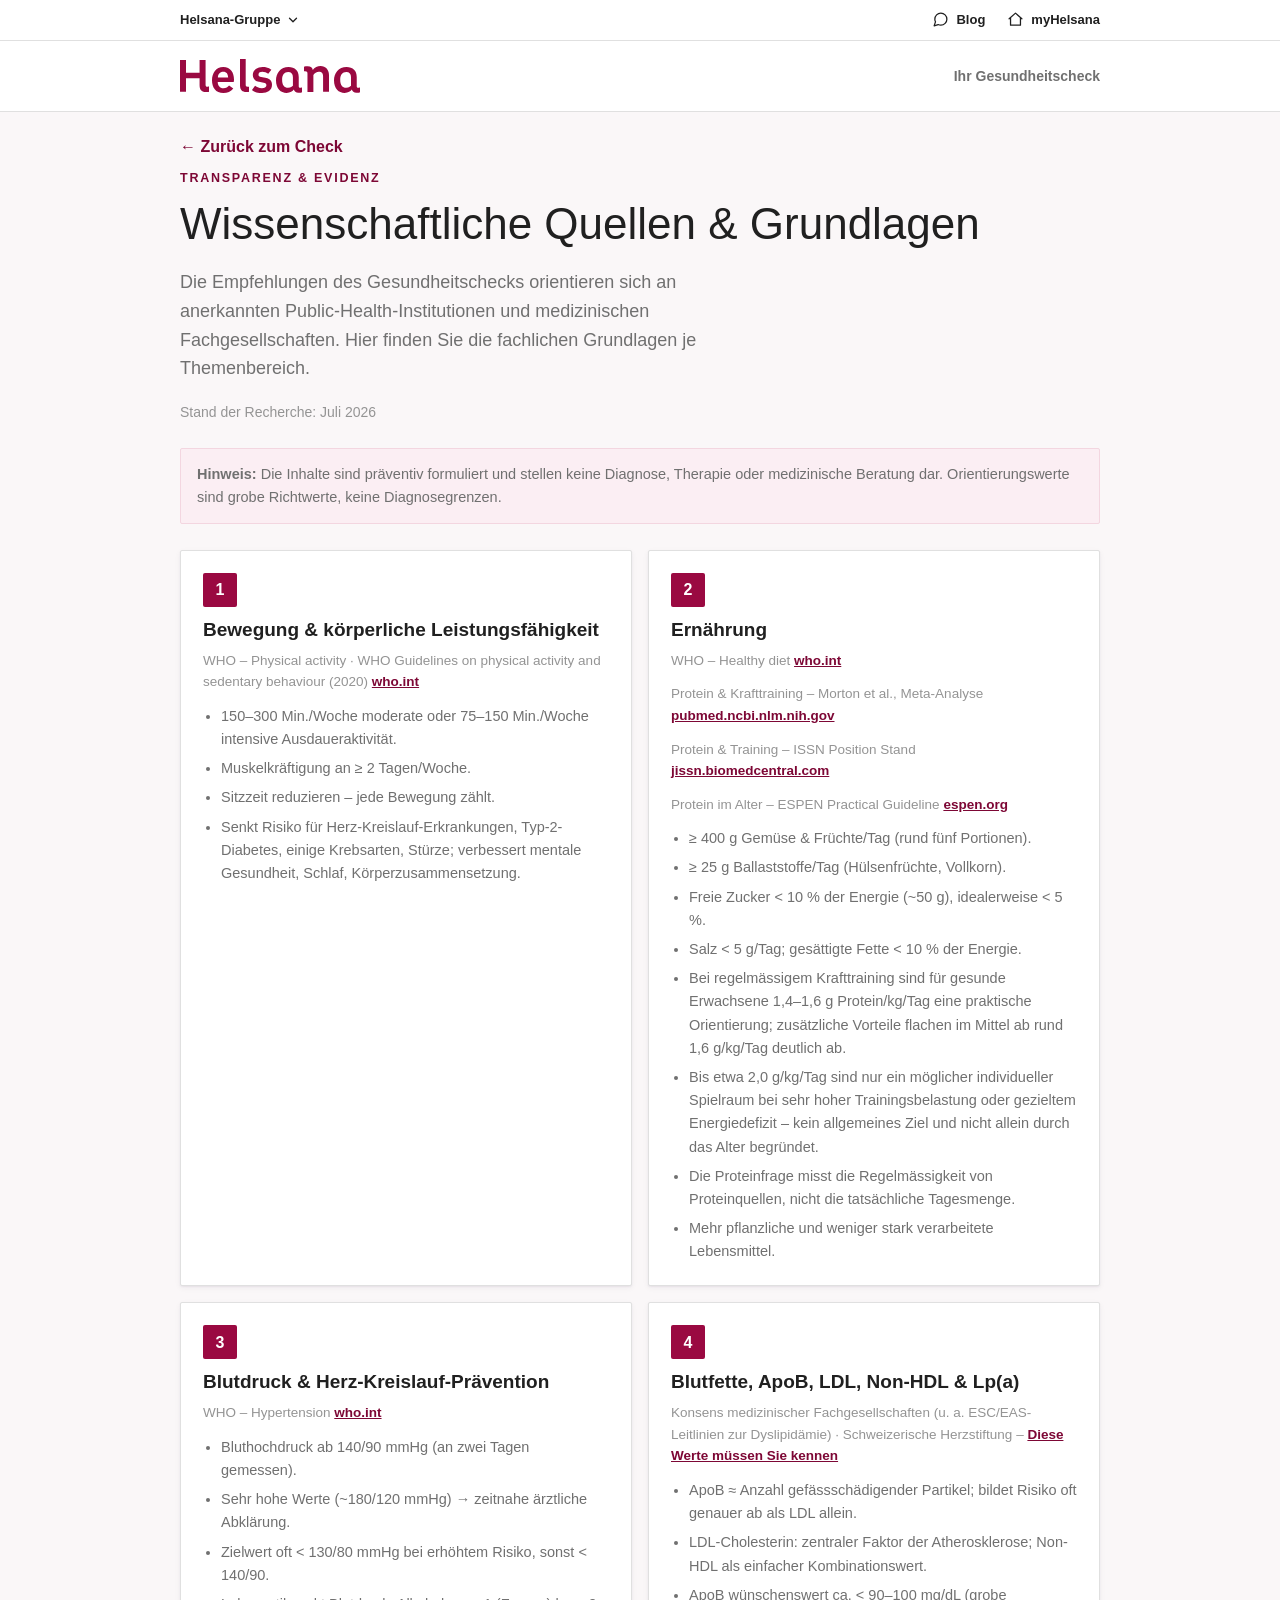
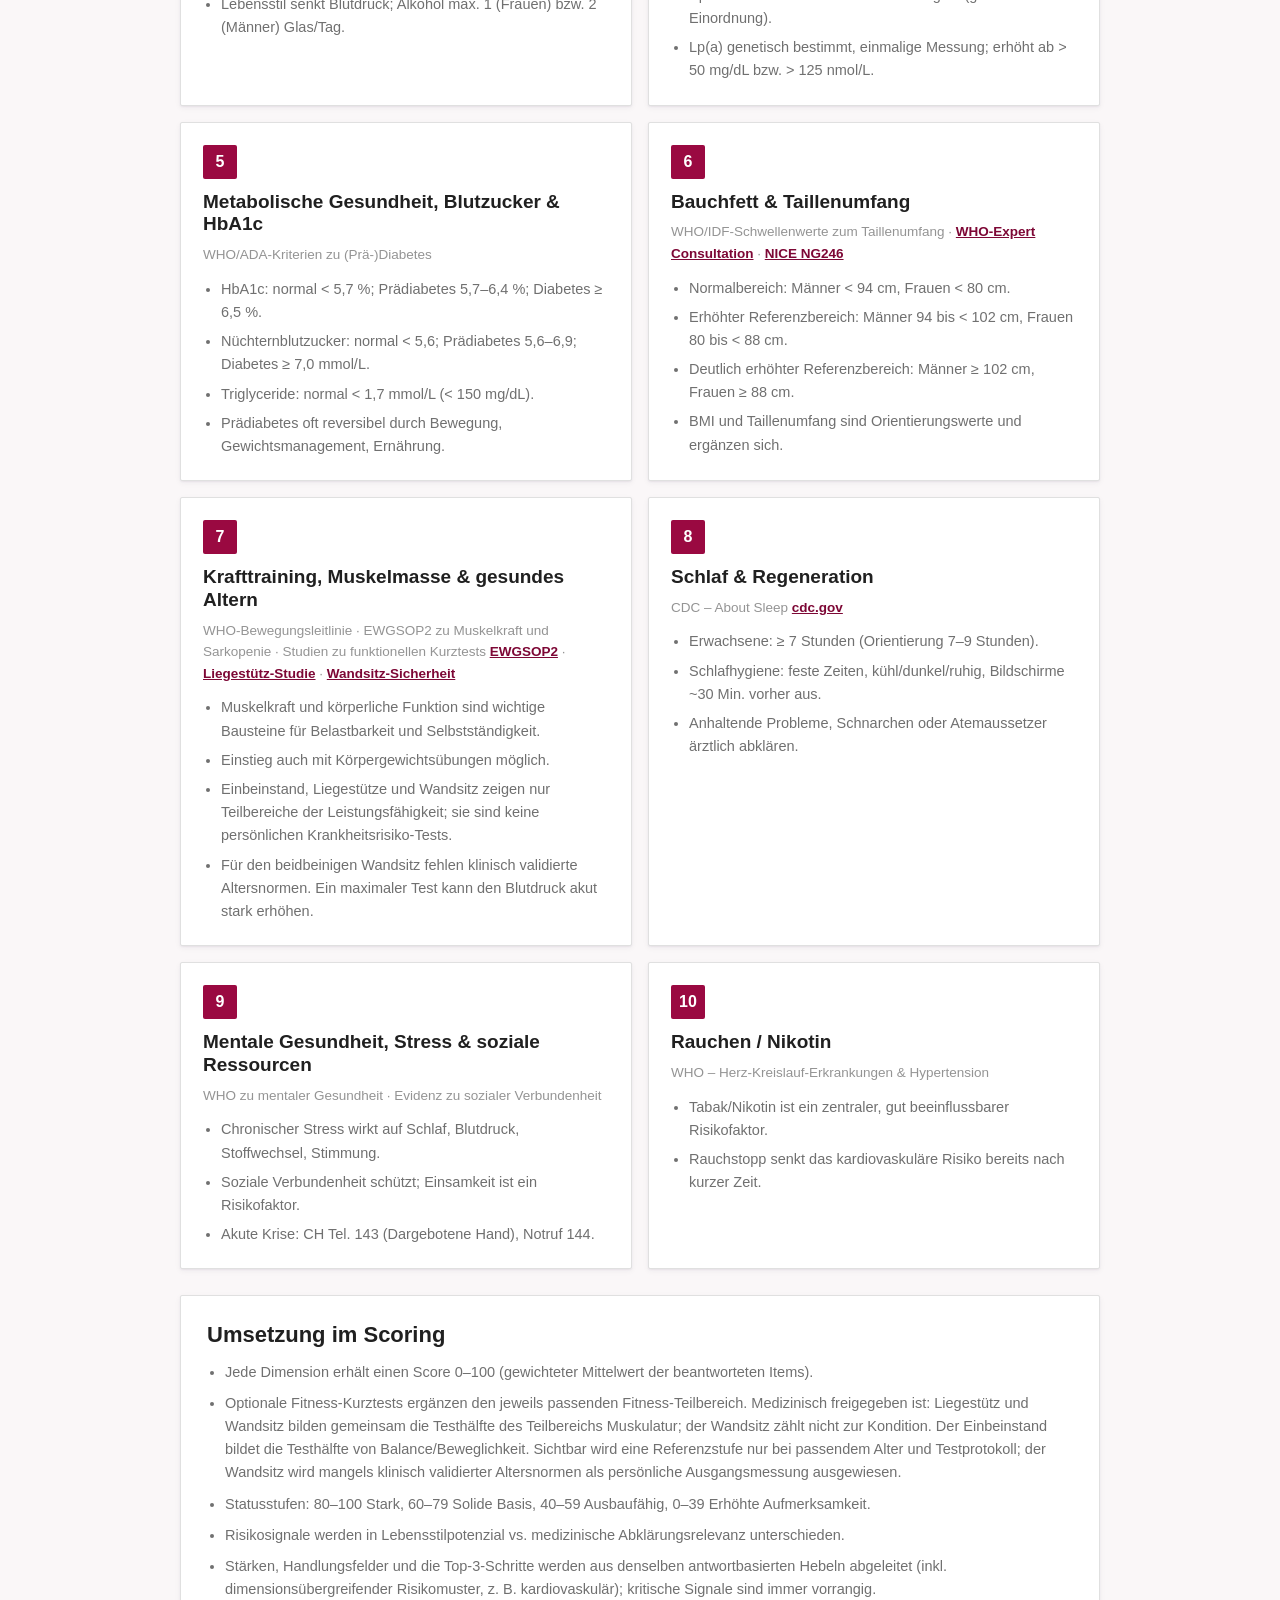
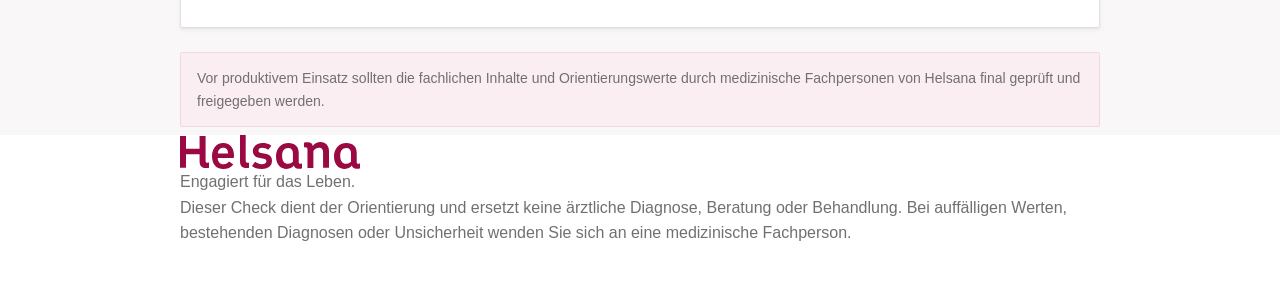
==== commit 37d2ce43: "Rename app to Gesundheitscheck" ====
--- a/Projekt_Original/quellen.html
+++ b/Projekt_Original/quellen.html
@@ -4,9 +4,11 @@
   <meta charset="UTF-8" />
   <meta name="viewport" content="width=device-width, initial-scale=1.0" />
   <meta name="theme-color" content="#9a0941" />
+  <link rel="icon" href="assets/app-icon.svg" type="image/svg+xml" />
+  <link rel="apple-touch-icon" href="assets/apple-touch-icon.png" sizes="180x180" />
   <meta name="referrer" content="no-referrer" />
-  <meta name="description" content="Wissenschaftliche Quellen und fachliche Grundlagen des Gesundheitsschutz-Checks: Empfehlungen von WHO, CDC und medizinischen Fachgesellschaften." />
-  <title>Wissenschaftliche Quellen &amp; Grundlagen – Gesundheitsschutz-Check</title>
+  <meta name="description" content="Wissenschaftliche Quellen und fachliche Grundlagen des Gesundheitschecks: Empfehlungen von WHO, CDC und medizinischen Fachgesellschaften." />
+  <title>Wissenschaftliche Quellen &amp; Grundlagen – Gesundheitscheck</title>
   <link rel="stylesheet" href="css/styles.css" />
 </head>
 <body>
@@ -40,7 +42,7 @@
 
   <header class="site-header">
     <div class="container header-inner">
-      <a class="brand" href="index.html" aria-label="Helsana – Gesundheitsschutz-Check">
+      <a class="brand" href="index.html" aria-label="Helsana – Gesundheitscheck">
         <img
           class="brand-logo"
           src="assets/helsana-logo.svg"
@@ -51,7 +53,7 @@
           loading="eager"
         />
       </a>
-      <p class="header-tag">Ihr Gesundheits-Check</p>
+      <p class="header-tag">Ihr Gesundheitscheck</p>
     </div>
   </header>
 
@@ -62,7 +64,7 @@
       <p class="eyebrow">Transparenz &amp; Evidenz</p>
       <h1>Wissenschaftliche Quellen &amp; Grundlagen</h1>
       <p class="lead">
-        Die Empfehlungen des Gesundheitsschutz-Checks orientieren sich an anerkannten
+        Die Empfehlungen des Gesundheitschecks orientieren sich an anerkannten
         Public-Health-Institutionen und medizinischen Fachgesellschaften. Hier finden Sie
         die fachlichen Grundlagen je Themenbereich.
       </p>
--- a/Projekt_Original/css/styles.css
+++ b/Projekt_Original/css/styles.css
@@ -1,5 +1,5 @@
 /* =========================================================================
-   Gesundheitsschutz-Check – Styles
+   Gesundheitscheck – Styles
    Modern, mobilefreundlich, vertrauenswürdig. Markenfarben als CSS-Variablen,
    damit ein Rebranding (z. B. exakte Helsana-Töne) zentral möglich ist.
    ========================================================================= */
@@ -353,9 +353,21 @@
 .top3-card { display: flex; gap: 16px; align-items: flex-start; }
 .top3-num { flex: none; width: 40px; height: 40px; border-radius: 2px; display: grid; place-items: center;
   font-weight: 800; font-size: 18px; color: #fff; background: var(--brand); }
-.top3-card h3 { font-size: 18px; margin-bottom: 8px; }
-.rec-row { margin: 8px 0; font-size: 14.5px; }
-.rec-row b { color: var(--brand-700); }
+.top3-card h3 { font-size: 18px; margin-bottom: 8px; }
+.rec-row { margin: 8px 0; font-size: 14.5px; }
+.rec-row b { color: var(--brand-700); }
+
+@media (max-width: 560px) {
+  .top3-card {
+    display: grid; grid-template-columns: 40px minmax(0, 1fr); column-gap: 14px;
+    align-items: start; padding: 18px;
+  }
+  .top3-num { grid-column: 1; grid-row: 1; }
+  .top3-body { display: contents; }
+  .top3-body > h3 { grid-column: 2; grid-row: 1; align-self: start; margin: 0; }
+  .top3-body > :not(h3) { grid-column: 1 / -1; }
+  .top3-body > .rec-row:first-of-type { margin-top: 16px; }
+}
 
 /* Signal lists */
 .signal-grid { display: grid; gap: 16px; }
@@ -480,13 +492,22 @@
 .contact-teaser { background: #f2f2f2; margin: 38px -20px 0; padding: 40px 20px; display: grid; justify-items: center; }
 .contact-card { background: var(--card); border: 1px solid var(--line); box-shadow: var(--shadow-card);
   border-radius: var(--radius-card); padding: 32px; display: grid; gap: 16px; max-width: 420px; width: 100%; }
-.contact-card h2 { font-size: var(--fs-h2); line-height: var(--lh-h2); font-weight: var(--fw-h2); margin: 0; }
-.contact-phone-row { display: flex; gap: 16px; align-items: flex-start; }
-.contact-phone-row svg { flex: none; color: var(--brand); margin-top: 6px; }
-.contact-phone { font-size: var(--fs-display); line-height: var(--lh-display); font-weight: var(--fw-display);
-  color: var(--ink); text-decoration: none; display: block; }
-.contact-phone:hover { color: var(--brand); }
-.contact-hint { font-size: 12px; line-height: 16.8px; color: var(--ink-soft); margin: 6px 0 0; }
+.contact-card h2 { font-size: var(--fs-h2); line-height: var(--lh-h2); font-weight: var(--fw-h2); margin: 0; }
+.contact-phone-row { display: flex; gap: 16px; align-items: flex-start; }
+.contact-phone-row > div { min-width: 0; }
+.contact-phone-row svg { flex: none; color: var(--brand); margin-top: 6px; }
+.contact-phone { font-size: var(--fs-display); line-height: var(--lh-display); font-weight: var(--fw-display);
+  color: var(--ink); text-decoration: none; display: block; white-space: nowrap; font-variant-numeric: tabular-nums; }
+.contact-phone:hover { color: var(--brand); }
+.contact-hint { font-size: 12px; line-height: 16.8px; color: var(--ink-soft); margin: 6px 0 0; }
+
+@media (max-width: 480px) {
+  .contact-teaser { padding: 32px 12px; }
+  .contact-card { padding: 20px; }
+  .contact-phone-row { gap: 10px; }
+  .contact-phone-row svg { width: 22px; height: 22px; margin-top: 5px; }
+  .contact-phone { font-size: clamp(28px, 9vw, 36px); line-height: 1.15; letter-spacing: -.025em; }
+}
 
 /* Feedback-Block */
 .feedback-block { border-top: 1px solid var(--line); padding-top: 30px; }
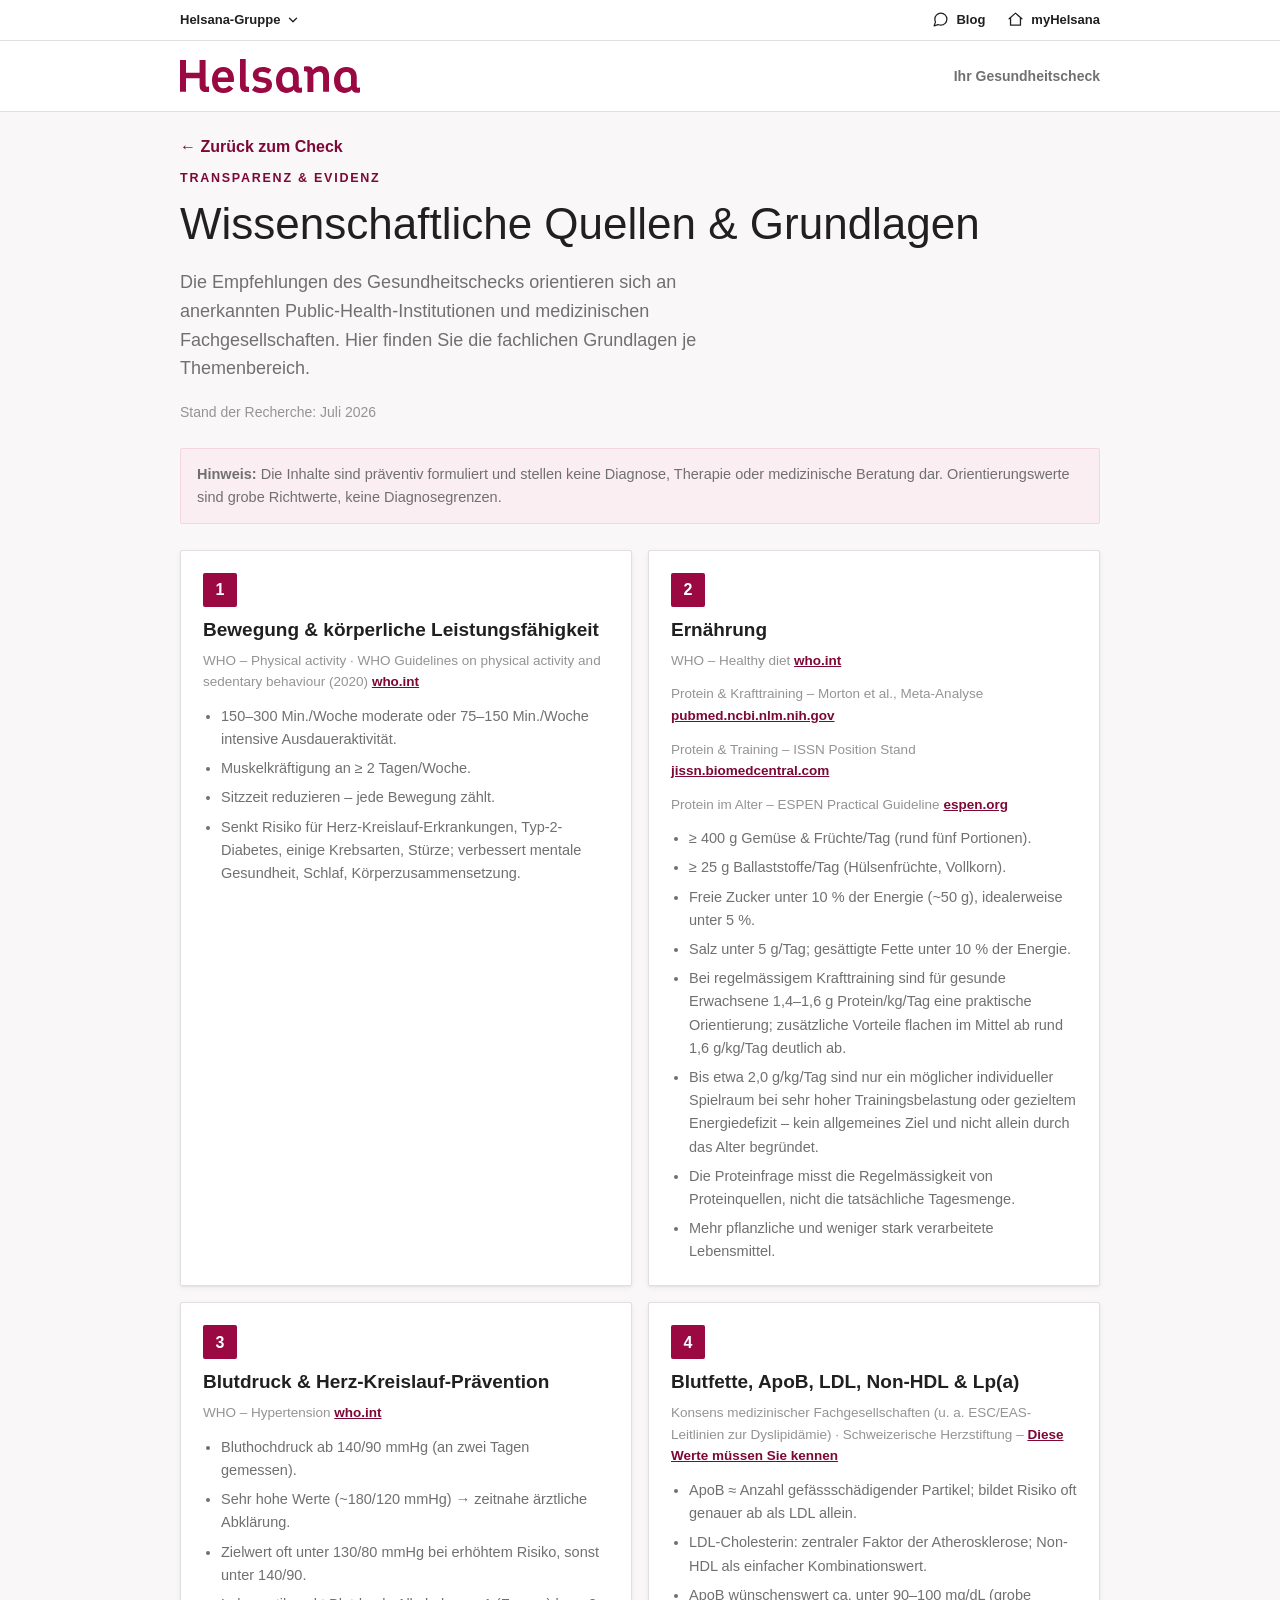
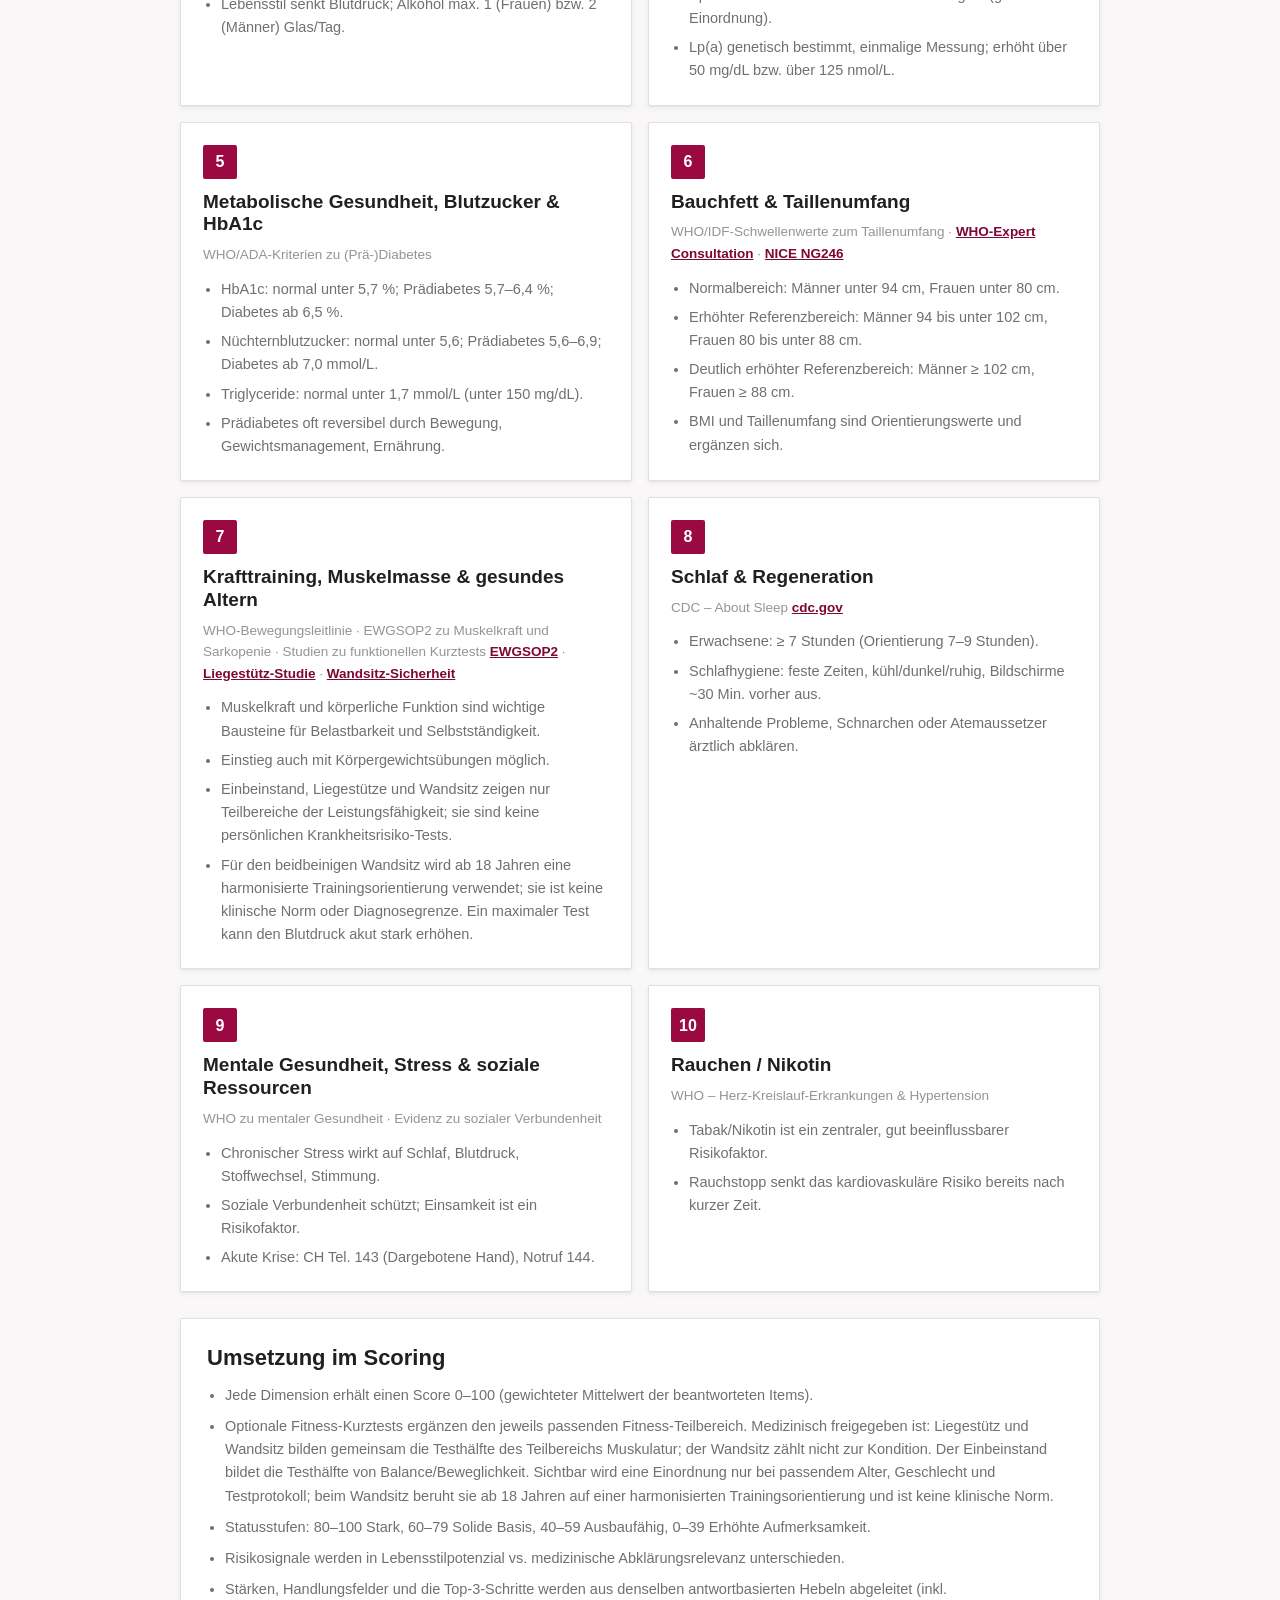
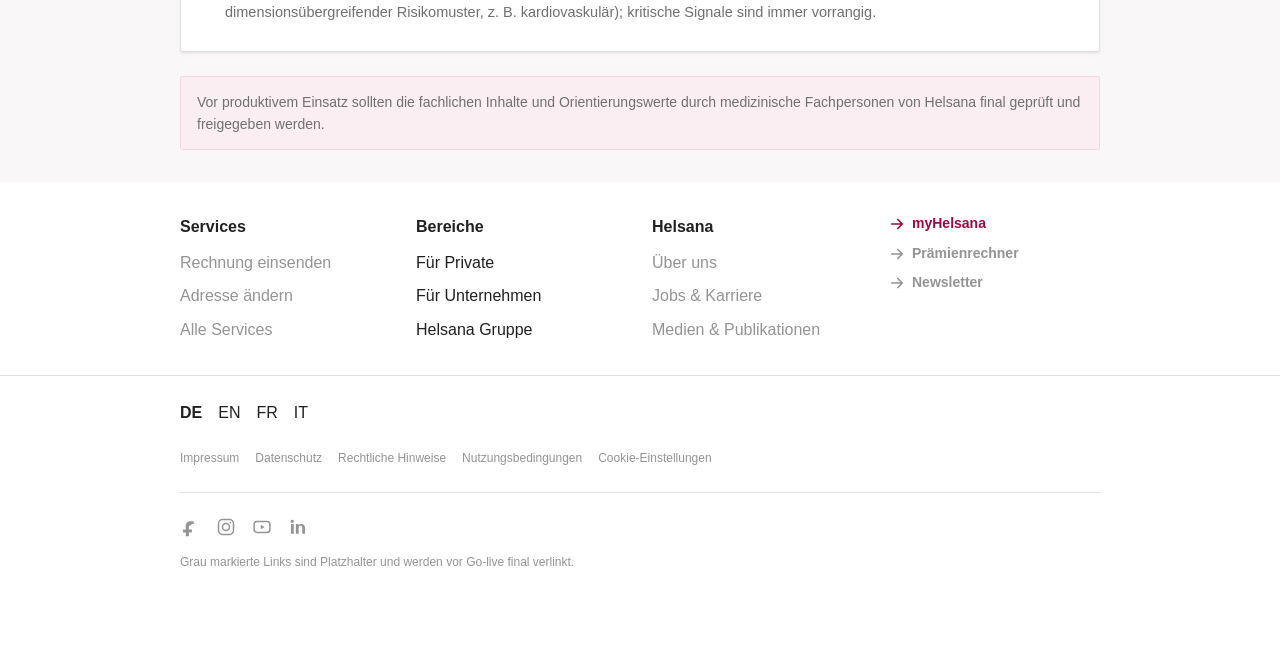
==== commit 0ef8cbc5: "Mehrsprachigkeit und UI-Anpassungen aktualisieren" ====
--- a/Projekt_Original/quellen.html
+++ b/Projekt_Original/quellen.html
@@ -1,40 +1,43 @@
 <!DOCTYPE html>
-<html lang="de">
+<html lang="de-CH">
 <head>
   <meta charset="UTF-8" />
   <meta name="viewport" content="width=device-width, initial-scale=1.0" />
   <meta name="theme-color" content="#9a0941" />
+  <meta name="apple-mobile-web-app-title" content="Gesundheitscheck" data-copy-content="shell.meta.app_title" />
   <link rel="icon" href="assets/app-icon.svg" type="image/svg+xml" />
   <link rel="apple-touch-icon" href="assets/apple-touch-icon.png" sizes="180x180" />
   <meta name="referrer" content="no-referrer" />
-  <meta name="description" content="Wissenschaftliche Quellen und fachliche Grundlagen des Gesundheitschecks: Empfehlungen von WHO, CDC und medizinischen Fachgesellschaften." />
-  <title>Wissenschaftliche Quellen &amp; Grundlagen – Gesundheitscheck</title>
+  <meta name="description" content="Wissenschaftliche Quellen und fachliche Grundlagen des Gesundheitschecks: Empfehlungen von WHO, CDC und medizinischen Fachgesellschaften." data-copy-content="sources.meta.description" />
+  <title data-copy="sources.meta.title">Wissenschaftliche Quellen &amp; Grundlagen – Gesundheitscheck</title>
+  <link rel="manifest" href="manifest.de-CH.webmanifest" data-locale-manifest />
+  <script src="js/locale.js"></script>
   <link rel="stylesheet" href="css/styles.css" />
 </head>
 <body>
-  <a class="skip-link" href="#content">Zum Inhalt springen</a>
+  <a class="skip-link" href="#content" data-copy="shell.skip_to_content">Zum Inhalt springen</a>
 
   <div class="util-bar">
     <div class="container util-inner">
       <details class="util-dropdown">
         <summary class="util-dd-toggle">
-          <span>Helsana-Gruppe</span>
+          <span data-copy="shell.utility.group">Helsana-Gruppe</span>
           <svg class="util-chevron" width="14" height="14" viewBox="0 0 24 24" fill="none" stroke="currentColor" stroke-width="2.2" stroke-linecap="round" stroke-linejoin="round" aria-hidden="true"><path d="M6 9l6 6 6-6"/></svg>
         </summary>
         <div class="util-dd-menu">
-          <a href="https://www.helsana.ch/de/private.html" target="_blank" rel="noopener noreferrer">Für Private</a>
-          <a href="https://www.helsana.ch/de/unternehmen.html" target="_blank" rel="noopener noreferrer">Für Unternehmen</a>
-          <a href="https://www.helsana.ch/de/helsana-gruppe.html" target="_blank" rel="noopener noreferrer" aria-current="page">Helsana-Gruppe</a>
+          <a href="https://www.helsana.ch/de/private.html" data-locale-href="helsana.private" target="_blank" rel="noopener noreferrer" data-copy="shell.utility.private">Für Private</a>
+          <a href="https://www.helsana.ch/de/unternehmen.html" data-locale-href="helsana.business" target="_blank" rel="noopener noreferrer" data-copy="shell.utility.business">Für Unternehmen</a>
+          <a href="https://www.helsana.ch/de/helsana-gruppe.html" data-locale-href="helsana.group" target="_blank" rel="noopener noreferrer" aria-current="page" data-copy="shell.utility.group">Helsana-Gruppe</a>
         </div>
       </details>
-      <nav class="util-right" aria-label="Helsana Verweise">
-        <a class="util-item" href="https://www.helsana.ch/de/blog.html" target="_blank" rel="noopener noreferrer">
+      <nav class="util-right" aria-label="Helsana Verweise" data-copy-aria-label="shell.utility.nav_aria">
+        <a class="util-item" href="https://www.helsana.ch/de/blog.html" data-locale-href="helsana.blog" target="_blank" rel="noopener noreferrer">
           <svg width="17" height="17" viewBox="0 0 24 24" fill="none" stroke="currentColor" stroke-width="1.8" stroke-linecap="round" stroke-linejoin="round" aria-hidden="true"><path d="M21 11.5a8.5 8.5 0 0 1-8.5 8.5 8.4 8.4 0 0 1-3.8-.9L3 21l1.9-5.7a8.4 8.4 0 0 1-.9-3.8A8.5 8.5 0 0 1 12.5 3 8.5 8.5 0 0 1 21 11.5z"/></svg>
-          Blog
+          <span data-copy="shell.utility.blog">Blog</span>
         </a>
-        <a class="util-item" href="https://portal.helsana.ch/helsana-login/myhelsana?language=de" target="_blank" rel="noopener noreferrer">
+        <a class="util-item" href="https://portal.helsana.ch/helsana-login/myhelsana?language=de" data-locale-href="helsana.myhelsana" target="_blank" rel="noopener noreferrer">
           <svg width="17" height="17" viewBox="0 0 24 24" fill="none" stroke="currentColor" stroke-width="1.8" stroke-linecap="round" stroke-linejoin="round" aria-hidden="true"><path d="M3 11l9-8 9 8"/><path d="M5 10v10h14V10"/></svg>
-          myHelsana
+          <span data-copy="shell.utility.myhelsana">myHelsana</span>
         </a>
       </nav>
     </div>
@@ -42,219 +45,273 @@
 
   <header class="site-header">
     <div class="container header-inner">
-      <a class="brand" href="index.html" aria-label="Helsana – Gesundheitscheck">
+      <a class="brand" href="index.html" data-locale-route="index.html" aria-label="Helsana – Gesundheitscheck" data-copy-aria-label="shell.header.brand_aria">
         <img
           class="brand-logo"
           src="assets/helsana-logo.svg"
           alt="Helsana"
+          data-copy-alt="shell.header.logo_alt"
           width="180"
           height="34"
           decoding="async"
           loading="eager"
         />
       </a>
-      <p class="header-tag">Ihr Gesundheitscheck</p>
+      <p class="header-tag" data-copy="shell.header.tagline">Ihr Gesundheitscheck</p>
     </div>
   </header>
 
   <main id="content" class="container" tabindex="-1">
-    <p class="src-back"><a href="index.html">← Zurück zum Check</a></p>
+    <p class="src-back"><a href="index.html" data-locale-route="index.html" data-copy="sources.back_to_check">← Zurück zum Check</a></p>
 
     <section class="src-hero">
-      <p class="eyebrow">Transparenz &amp; Evidenz</p>
-      <h1>Wissenschaftliche Quellen &amp; Grundlagen</h1>
-      <p class="lead">
+      <p class="eyebrow" data-copy="sources.hero.eyebrow">Transparenz &amp; Evidenz</p>
+      <h1 data-copy="sources.hero.title">Wissenschaftliche Quellen &amp; Grundlagen</h1>
+      <p class="lead" data-copy="sources.hero.lead">
         Die Empfehlungen des Gesundheitschecks orientieren sich an anerkannten
         Public-Health-Institutionen und medizinischen Fachgesellschaften. Hier finden Sie
         die fachlichen Grundlagen je Themenbereich.
       </p>
-      <p class="src-stand">Stand der Recherche: Juli 2026</p>
+      <p class="src-stand" data-copy="sources.hero.research_date">Stand der Recherche: Juli 2026</p>
     </section>
 
     <div class="note-card">
       <span>
-        <strong>Hinweis:</strong> Die Inhalte sind präventiv formuliert und stellen keine Diagnose,
-        Therapie oder medizinische Beratung dar. Orientierungswerte sind grobe Richtwerte, keine
-        Diagnosegrenzen.
+        <strong data-copy="sources.notice.label">Hinweis:</strong>
+        <span data-copy="sources.notice.text">Die Inhalte sind präventiv formuliert und stellen keine Diagnose, Therapie oder medizinische Beratung dar. Orientierungswerte sind grobe Richtwerte, keine Diagnosegrenzen.</span>
       </span>
     </div>
 
     <div class="src-grid">
       <article class="card src-card">
-        <span class="src-num">1</span>
-        <h2>Bewegung &amp; körperliche Leistungsfähigkeit</h2>
-        <p class="src-ref">WHO – Physical activity · WHO Guidelines on physical activity and sedentary behaviour (2020)
-          <a href="https://www.who.int/news-room/fact-sheets/detail/physical-activity" target="_blank" rel="noopener noreferrer">who.int</a></p>
-        <ul>
-          <li>150–300 Min./Woche moderate oder 75–150 Min./Woche intensive Ausdaueraktivität.</li>
-          <li>Muskelkräftigung an ≥ 2 Tagen/Woche.</li>
-          <li>Sitzzeit reduzieren – jede Bewegung zählt.</li>
-          <li>Senkt Risiko für Herz-Kreislauf-Erkrankungen, Typ-2-Diabetes, einige Krebsarten, Stürze; verbessert mentale Gesundheit, Schlaf, Körperzusammensetzung.</li>
-        </ul>
-      </article>
-
-      <article class="card src-card">
-        <span class="src-num">2</span>
-        <h2>Ernährung</h2>
-        <p class="src-ref">WHO – Healthy diet
-          <a href="https://www.who.int/news-room/fact-sheets/detail/healthy-diet" target="_blank" rel="noopener noreferrer">who.int</a></p>
-        <p class="src-ref">Protein &amp; Krafttraining – Morton et al., Meta-Analyse
-          <a href="https://pubmed.ncbi.nlm.nih.gov/28698222/" target="_blank" rel="noopener noreferrer">pubmed.ncbi.nlm.nih.gov</a></p>
-        <p class="src-ref">Protein &amp; Training – ISSN Position Stand
-          <a href="https://jissn.biomedcentral.com/articles/10.1186/s12970-017-0177-8" target="_blank" rel="noopener noreferrer">jissn.biomedcentral.com</a></p>
-        <p class="src-ref">Protein im Alter – ESPEN Practical Guideline
-          <a href="https://www.espen.org/files/ESPEN-Guidelines/ESPEN_practical_guideline_Clinical_nutrition_and_hydration_in_geriatrics.pdf" target="_blank" rel="noopener noreferrer">espen.org</a></p>
+        <span class="src-num" data-copy="sources.card.1.number">1</span>
+        <h2 data-copy="sources.physical.title">Bewegung &amp; körperliche Leistungsfähigkeit</h2>
+        <p class="src-ref"><span data-copy="sources.physical.reference">WHO – Physical activity · WHO Guidelines on physical activity and sedentary behaviour (2020)</span>
+          <a href="https://www.who.int/news-room/fact-sheets/detail/physical-activity" target="_blank" rel="noopener noreferrer" data-copy="sources.link.who">who.int</a></p>
+        <ul>
+          <li data-copy="sources.physical.point.1">150–300 Min./Woche moderate oder 75–150 Min./Woche intensive Ausdaueraktivität.</li>
+          <li data-copy="sources.physical.point.2">Muskelkräftigung an ≥ 2 Tagen/Woche.</li>
+          <li data-copy="sources.physical.point.3">Sitzzeit reduzieren – jede Bewegung zählt.</li>
+          <li data-copy="sources.physical.point.4">Senkt Risiko für Herz-Kreislauf-Erkrankungen, Typ-2-Diabetes, einige Krebsarten, Stürze; verbessert mentale Gesundheit, Schlaf, Körperzusammensetzung.</li>
+        </ul>
+      </article>
+
+      <article class="card src-card">
+        <span class="src-num" data-copy="sources.card.2.number">2</span>
+        <h2 data-copy="sources.nutrition.title">Ernährung</h2>
+        <p class="src-ref"><span data-copy="sources.nutrition.reference.who">WHO – Healthy diet</span>
+          <a href="https://www.who.int/news-room/fact-sheets/detail/healthy-diet" target="_blank" rel="noopener noreferrer" data-copy="sources.link.who">who.int</a></p>
+        <p class="src-ref"><span data-copy="sources.nutrition.reference.morton">Protein &amp; Krafttraining – Morton et al., Meta-Analyse</span>
+          <a href="https://pubmed.ncbi.nlm.nih.gov/28698222/" target="_blank" rel="noopener noreferrer" data-copy="sources.link.pubmed">pubmed.ncbi.nlm.nih.gov</a></p>
+        <p class="src-ref"><span data-copy="sources.nutrition.reference.issn">Protein &amp; Training – ISSN Position Stand</span>
+          <a href="https://jissn.biomedcentral.com/articles/10.1186/s12970-017-0177-8" target="_blank" rel="noopener noreferrer" data-copy="sources.link.jissn">jissn.biomedcentral.com</a></p>
+        <p class="src-ref"><span data-copy="sources.nutrition.reference.espen">Protein im Alter – ESPEN Practical Guideline</span>
+          <a href="https://www.espen.org/files/ESPEN-Guidelines/ESPEN_practical_guideline_Clinical_nutrition_and_hydration_in_geriatrics.pdf" target="_blank" rel="noopener noreferrer" data-copy="sources.link.espen">espen.org</a></p>
         <ul>
-          <li>≥ 400 g Gemüse &amp; Früchte/Tag (rund fünf Portionen).</li>
-          <li>≥ 25 g Ballaststoffe/Tag (Hülsenfrüchte, Vollkorn).</li>
-          <li>Freie Zucker &lt; 10 % der Energie (~50 g), idealerweise &lt; 5 %.</li>
-          <li>Salz &lt; 5 g/Tag; gesättigte Fette &lt; 10 % der Energie.</li>
-          <li>Bei regelmässigem Krafttraining sind für gesunde Erwachsene 1,4–1,6 g Protein/kg/Tag eine praktische Orientierung; zusätzliche Vorteile flachen im Mittel ab rund 1,6 g/kg/Tag deutlich ab.</li>
-          <li>Bis etwa 2,0 g/kg/Tag sind nur ein möglicher individueller Spielraum bei sehr hoher Trainingsbelastung oder gezieltem Energiedefizit – kein allgemeines Ziel und nicht allein durch das Alter begründet.</li>
-          <li>Die Proteinfrage misst die Regelmässigkeit von Proteinquellen, nicht die tatsächliche Tagesmenge.</li>
-          <li>Mehr pflanzliche und weniger stark verarbeitete Lebensmittel.</li>
+          <li data-copy="sources.nutrition.point.1">≥ 400 g Gemüse &amp; Früchte/Tag (rund fünf Portionen).</li>
+          <li data-copy="sources.nutrition.point.2">≥ 25 g Ballaststoffe/Tag (Hülsenfrüchte, Vollkorn).</li>
+          <li data-copy="sources.nutrition.point.3">Freie Zucker unter 10 % der Energie (~50 g), idealerweise unter 5 %.</li>
+          <li data-copy="sources.nutrition.point.4">Salz unter 5 g/Tag; gesättigte Fette unter 10 % der Energie.</li>
+          <li data-copy="sources.nutrition.point.5">Bei regelmässigem Krafttraining sind für gesunde Erwachsene 1,4–1,6 g Protein/kg/Tag eine praktische Orientierung; zusätzliche Vorteile flachen im Mittel ab rund 1,6 g/kg/Tag deutlich ab.</li>
+          <li data-copy="sources.nutrition.point.6">Bis etwa 2,0 g/kg/Tag sind nur ein möglicher individueller Spielraum bei sehr hoher Trainingsbelastung oder gezieltem Energiedefizit – kein allgemeines Ziel und nicht allein durch das Alter begründet.</li>
+          <li data-copy="sources.nutrition.point.7">Die Proteinfrage misst die Regelmässigkeit von Proteinquellen, nicht die tatsächliche Tagesmenge.</li>
+          <li data-copy="sources.nutrition.point.8">Mehr pflanzliche und weniger stark verarbeitete Lebensmittel.</li>
         </ul>
       </article>
 
       <article class="card src-card">
-        <span class="src-num">3</span>
-        <h2>Blutdruck &amp; Herz-Kreislauf-Prävention</h2>
-        <p class="src-ref">WHO – Hypertension
-          <a href="https://www.who.int/news-room/fact-sheets/detail/hypertension" target="_blank" rel="noopener noreferrer">who.int</a></p>
-        <ul>
-          <li>Bluthochdruck ab 140/90 mmHg (an zwei Tagen gemessen).</li>
-          <li>Sehr hohe Werte (~180/120 mmHg) → zeitnahe ärztliche Abklärung.</li>
-          <li>Zielwert oft &lt; 130/80 mmHg bei erhöhtem Risiko, sonst &lt; 140/90.</li>
-          <li>Lebensstil senkt Blutdruck; Alkohol max. 1 (Frauen) bzw. 2 (Männer) Glas/Tag.</li>
-        </ul>
-      </article>
-
-      <article class="card src-card">
-        <span class="src-num">4</span>
-        <h2>Blutfette, ApoB, LDL, Non-HDL &amp; Lp(a)</h2>
-        <p class="src-ref">Konsens medizinischer Fachgesellschaften (u. a. ESC/EAS-Leitlinien zur Dyslipidämie) · Schweizerische Herzstiftung –
-          <a href="https://swissheart.ch/wissen-und-support/dossiers/diese-werte-muessen-sie-kennen" target="_blank" rel="noopener noreferrer">Diese Werte müssen Sie kennen</a></p>
-        <ul>
-          <li>ApoB ≈ Anzahl gefässschädigender Partikel; bildet Risiko oft genauer ab als LDL allein.</li>
-          <li>LDL-Cholesterin: zentraler Faktor der Atherosklerose; Non-HDL als einfacher Kombinationswert.</li>
-          <li>ApoB wünschenswert ca. &lt; 90–100 mg/dL (grobe Einordnung).</li>
-          <li>Lp(a) genetisch bestimmt, einmalige Messung; erhöht ab &gt; 50 mg/dL bzw. &gt; 125 nmol/L.</li>
-        </ul>
-      </article>
-
-      <article class="card src-card">
-        <span class="src-num">5</span>
-        <h2>Metabolische Gesundheit, Blutzucker &amp; HbA1c</h2>
-        <p class="src-ref">WHO/ADA-Kriterien zu (Prä-)Diabetes</p>
-        <ul>
-          <li>HbA1c: normal &lt; 5,7 %; Prädiabetes 5,7–6,4 %; Diabetes ≥ 6,5 %.</li>
-          <li>Nüchternblutzucker: normal &lt; 5,6; Prädiabetes 5,6–6,9; Diabetes ≥ 7,0 mmol/L.</li>
-          <li>Triglyceride: normal &lt; 1,7 mmol/L (&lt; 150 mg/dL).</li>
-          <li>Prädiabetes oft reversibel durch Bewegung, Gewichtsmanagement, Ernährung.</li>
-        </ul>
-      </article>
-
-      <article class="card src-card">
-        <span class="src-num">6</span>
-        <h2>Bauchfett &amp; Taillenumfang</h2>
-        <p class="src-ref">WHO/IDF-Schwellenwerte zum Taillenumfang ·
-          <a href="https://www.who.int/publications/i/item/9789241501491" target="_blank" rel="noopener noreferrer">WHO-Expert Consultation</a> ·
-          <a href="https://www.nice.org.uk/guidance/ng246/chapter/Identifying-and-assessing-overweight-obesity-and-central-adiposity" target="_blank" rel="noopener noreferrer">NICE NG246</a></p>
-        <ul>
-          <li>Normalbereich: Männer &lt; 94 cm, Frauen &lt; 80 cm.</li>
-          <li>Erhöhter Referenzbereich: Männer 94 bis &lt; 102 cm, Frauen 80 bis &lt; 88 cm.</li>
-          <li>Deutlich erhöhter Referenzbereich: Männer ≥ 102 cm, Frauen ≥ 88 cm.</li>
-          <li>BMI und Taillenumfang sind Orientierungswerte und ergänzen sich.</li>
+        <span class="src-num" data-copy="sources.card.3.number">3</span>
+        <h2 data-copy="sources.blood_pressure.title">Blutdruck &amp; Herz-Kreislauf-Prävention</h2>
+        <p class="src-ref"><span data-copy="sources.blood_pressure.reference">WHO – Hypertension</span>
+          <a href="https://www.who.int/news-room/fact-sheets/detail/hypertension" target="_blank" rel="noopener noreferrer" data-copy="sources.link.who">who.int</a></p>
+        <ul>
+          <li data-copy="sources.blood_pressure.point.1">Bluthochdruck ab 140/90 mmHg (an zwei Tagen gemessen).</li>
+          <li data-copy="sources.blood_pressure.point.2">Sehr hohe Werte (~180/120 mmHg) → zeitnahe ärztliche Abklärung.</li>
+          <li data-copy="sources.blood_pressure.point.3">Zielwert oft unter 130/80 mmHg bei erhöhtem Risiko, sonst unter 140/90.</li>
+          <li data-copy="sources.blood_pressure.point.4">Lebensstil senkt Blutdruck; Alkohol max. 1 (Frauen) bzw. 2 (Männer) Glas/Tag.</li>
+        </ul>
+      </article>
+
+      <article class="card src-card">
+        <span class="src-num" data-copy="sources.card.4.number">4</span>
+        <h2 data-copy="sources.lipids.title">Blutfette, ApoB, LDL, Non-HDL &amp; Lp(a)</h2>
+        <p class="src-ref"><span data-copy="sources.lipids.reference">Konsens medizinischer Fachgesellschaften (u. a. ESC/EAS-Leitlinien zur Dyslipidämie) · Schweizerische Herzstiftung –</span>
+          <a href="https://swissheart.ch/wissen-und-support/dossiers/diese-werte-muessen-sie-kennen" target="_blank" rel="noopener noreferrer" data-copy="sources.lipids.link_label">Diese Werte müssen Sie kennen</a></p>
+        <ul>
+          <li data-copy="sources.lipids.point.1">ApoB ≈ Anzahl gefässschädigender Partikel; bildet Risiko oft genauer ab als LDL allein.</li>
+          <li data-copy="sources.lipids.point.2">LDL-Cholesterin: zentraler Faktor der Atherosklerose; Non-HDL als einfacher Kombinationswert.</li>
+          <li data-copy="sources.lipids.point.3">ApoB wünschenswert ca. unter 90–100 mg/dL (grobe Einordnung).</li>
+          <li data-copy="sources.lipids.point.4">Lp(a) genetisch bestimmt, einmalige Messung; erhöht über 50 mg/dL bzw. über 125 nmol/L.</li>
+        </ul>
+      </article>
+
+      <article class="card src-card">
+        <span class="src-num" data-copy="sources.card.5.number">5</span>
+        <h2 data-copy="sources.metabolic.title">Metabolische Gesundheit, Blutzucker &amp; HbA1c</h2>
+        <p class="src-ref" data-copy="sources.metabolic.reference">WHO/ADA-Kriterien zu (Prä-)Diabetes</p>
+        <ul>
+          <li data-copy="sources.metabolic.point.1">HbA1c: normal unter 5,7 %; Prädiabetes 5,7–6,4 %; Diabetes ab 6,5 %.</li>
+          <li data-copy="sources.metabolic.point.2">Nüchternblutzucker: normal unter 5,6; Prädiabetes 5,6–6,9; Diabetes ab 7,0 mmol/L.</li>
+          <li data-copy="sources.metabolic.point.3">Triglyceride: normal unter 1,7 mmol/L (unter 150 mg/dL).</li>
+          <li data-copy="sources.metabolic.point.4">Prädiabetes oft reversibel durch Bewegung, Gewichtsmanagement, Ernährung.</li>
+        </ul>
+      </article>
+
+      <article class="card src-card">
+        <span class="src-num" data-copy="sources.card.6.number">6</span>
+        <h2 data-copy="sources.waist.title">Bauchfett &amp; Taillenumfang</h2>
+        <p class="src-ref"><span data-copy="sources.waist.reference">WHO/IDF-Schwellenwerte zum Taillenumfang ·</span>
+          <a href="https://www.who.int/publications/i/item/9789241501491" target="_blank" rel="noopener noreferrer" data-copy="sources.waist.link_who">WHO-Expert Consultation</a> <span data-copy="sources.separator">·</span>
+          <a href="https://www.nice.org.uk/guidance/ng246/chapter/Identifying-and-assessing-overweight-obesity-and-central-adiposity" target="_blank" rel="noopener noreferrer" data-copy="sources.waist.link_nice">NICE NG246</a></p>
+        <ul>
+          <li data-copy="sources.waist.point.1">Normalbereich: Männer unter 94 cm, Frauen unter 80 cm.</li>
+          <li data-copy="sources.waist.point.2">Erhöhter Referenzbereich: Männer 94 bis unter 102 cm, Frauen 80 bis unter 88 cm.</li>
+          <li data-copy="sources.waist.point.3">Deutlich erhöhter Referenzbereich: Männer ≥ 102 cm, Frauen ≥ 88 cm.</li>
+          <li data-copy="sources.waist.point.4">BMI und Taillenumfang sind Orientierungswerte und ergänzen sich.</li>
         </ul>
       </article>
 
       <article class="card src-card">
-        <span class="src-num">7</span>
-        <h2>Krafttraining, Muskelmasse &amp; gesundes Altern</h2>
-        <p class="src-ref">WHO-Bewegungsleitlinie · EWGSOP2 zu Muskelkraft und Sarkopenie · Studien zu funktionellen Kurztests
-          <a href="https://academic.oup.com/ageing/article/48/1/16/5126243" target="_blank" rel="noopener noreferrer">EWGSOP2</a> ·
-          <a href="https://jamanetwork.com/journals/jamanetworkopen/fullarticle/2724778" target="_blank" rel="noopener noreferrer">Liegestütz-Studie</a> ·
-          <a href="https://pubmed.ncbi.nlm.nih.gov/41252651/" target="_blank" rel="noopener noreferrer">Wandsitz-Sicherheit</a></p>
+        <span class="src-num" data-copy="sources.card.7.number">7</span>
+        <h2 data-copy="sources.strength.title">Krafttraining, Muskelmasse &amp; gesundes Altern</h2>
+        <p class="src-ref"><span data-copy="sources.strength.reference">WHO-Bewegungsleitlinie · EWGSOP2 zu Muskelkraft und Sarkopenie · Studien zu funktionellen Kurztests</span>
+          <a href="https://academic.oup.com/ageing/article/48/1/16/5126243" target="_blank" rel="noopener noreferrer" data-copy="sources.strength.link_ewgsop">EWGSOP2</a> <span data-copy="sources.separator">·</span>
+          <a href="https://jamanetwork.com/journals/jamanetworkopen/fullarticle/2724778" target="_blank" rel="noopener noreferrer" data-copy="sources.strength.link_pushup">Liegestütz-Studie</a> <span data-copy="sources.separator">·</span>
+          <a href="https://pubmed.ncbi.nlm.nih.gov/41252651/" target="_blank" rel="noopener noreferrer" data-copy="sources.strength.link_wall_sit">Wandsitz-Sicherheit</a></p>
         <ul>
-          <li>Muskelkraft und körperliche Funktion sind wichtige Bausteine für Belastbarkeit und Selbstständigkeit.</li>
-          <li>Einstieg auch mit Körpergewichtsübungen möglich.</li>
-          <li>Einbeinstand, Liegestütze und Wandsitz zeigen nur Teilbereiche der Leistungsfähigkeit; sie sind keine persönlichen Krankheitsrisiko-Tests.</li>
-          <li>Für den beidbeinigen Wandsitz fehlen klinisch validierte Altersnormen. Ein maximaler Test kann den Blutdruck akut stark erhöhen.</li>
+          <li data-copy="sources.strength.point.1">Muskelkraft und körperliche Funktion sind wichtige Bausteine für Belastbarkeit und Selbstständigkeit.</li>
+          <li data-copy="sources.strength.point.2">Einstieg auch mit Körpergewichtsübungen möglich.</li>
+          <li data-copy="sources.strength.point.3">Einbeinstand, Liegestütze und Wandsitz zeigen nur Teilbereiche der Leistungsfähigkeit; sie sind keine persönlichen Krankheitsrisiko-Tests.</li>
+          <li data-copy="sources.strength.point.4">Für den beidbeinigen Wandsitz wird ab 18 Jahren eine harmonisierte Trainingsorientierung verwendet; sie ist keine klinische Norm oder Diagnosegrenze. Ein maximaler Test kann den Blutdruck akut stark erhöhen.</li>
         </ul>
       </article>
 
       <article class="card src-card">
-        <span class="src-num">8</span>
-        <h2>Schlaf &amp; Regeneration</h2>
-        <p class="src-ref">CDC – About Sleep
-          <a href="https://www.cdc.gov/sleep/about/index.html" target="_blank" rel="noopener noreferrer">cdc.gov</a></p>
-        <ul>
-          <li>Erwachsene: ≥ 7 Stunden (Orientierung 7–9 Stunden).</li>
-          <li>Schlafhygiene: feste Zeiten, kühl/dunkel/ruhig, Bildschirme ~30 Min. vorher aus.</li>
-          <li>Anhaltende Probleme, Schnarchen oder Atemaussetzer ärztlich abklären.</li>
-        </ul>
-      </article>
-
-      <article class="card src-card">
-        <span class="src-num">9</span>
-        <h2>Mentale Gesundheit, Stress &amp; soziale Ressourcen</h2>
-        <p class="src-ref">WHO zu mentaler Gesundheit · Evidenz zu sozialer Verbundenheit</p>
-        <ul>
-          <li>Chronischer Stress wirkt auf Schlaf, Blutdruck, Stoffwechsel, Stimmung.</li>
-          <li>Soziale Verbundenheit schützt; Einsamkeit ist ein Risikofaktor.</li>
-          <li>Akute Krise: CH Tel. 143 (Dargebotene Hand), Notruf 144.</li>
-        </ul>
-      </article>
-
-      <article class="card src-card">
-        <span class="src-num">10</span>
-        <h2>Rauchen / Nikotin</h2>
-        <p class="src-ref">WHO – Herz-Kreislauf-Erkrankungen &amp; Hypertension</p>
-        <ul>
-          <li>Tabak/Nikotin ist ein zentraler, gut beeinflussbarer Risikofaktor.</li>
-          <li>Rauchstopp senkt das kardiovaskuläre Risiko bereits nach kurzer Zeit.</li>
+        <span class="src-num" data-copy="sources.card.8.number">8</span>
+        <h2 data-copy="sources.sleep.title">Schlaf &amp; Regeneration</h2>
+        <p class="src-ref"><span data-copy="sources.sleep.reference">CDC – About Sleep</span>
+          <a href="https://www.cdc.gov/sleep/about/index.html" target="_blank" rel="noopener noreferrer" data-copy="sources.link.cdc">cdc.gov</a></p>
+        <ul>
+          <li data-copy="sources.sleep.point.1">Erwachsene: ≥ 7 Stunden (Orientierung 7–9 Stunden).</li>
+          <li data-copy="sources.sleep.point.2">Schlafhygiene: feste Zeiten, kühl/dunkel/ruhig, Bildschirme ~30 Min. vorher aus.</li>
+          <li data-copy="sources.sleep.point.3">Anhaltende Probleme, Schnarchen oder Atemaussetzer ärztlich abklären.</li>
+        </ul>
+      </article>
+
+      <article class="card src-card">
+        <span class="src-num" data-copy="sources.card.9.number">9</span>
+        <h2 data-copy="sources.mental.title">Mentale Gesundheit, Stress &amp; soziale Ressourcen</h2>
+        <p class="src-ref" data-copy="sources.mental.reference">WHO zu mentaler Gesundheit · Evidenz zu sozialer Verbundenheit</p>
+        <ul>
+          <li data-copy="sources.mental.point.1">Chronischer Stress wirkt auf Schlaf, Blutdruck, Stoffwechsel, Stimmung.</li>
+          <li data-copy="sources.mental.point.2">Soziale Verbundenheit schützt; Einsamkeit ist ein Risikofaktor.</li>
+          <li data-copy="sources.mental.point.3">Akute Krise: CH Tel. 143 (Dargebotene Hand), Notruf 144.</li>
+        </ul>
+      </article>
+
+      <article class="card src-card">
+        <span class="src-num" data-copy="sources.card.10.number">10</span>
+        <h2 data-copy="sources.smoking.title">Rauchen / Nikotin</h2>
+        <p class="src-ref" data-copy="sources.smoking.reference">WHO – Herz-Kreislauf-Erkrankungen &amp; Hypertension</p>
+        <ul>
+          <li data-copy="sources.smoking.point.1">Tabak/Nikotin ist ein zentraler, gut beeinflussbarer Risikofaktor.</li>
+          <li data-copy="sources.smoking.point.2">Rauchstopp senkt das kardiovaskuläre Risiko bereits nach kurzer Zeit.</li>
         </ul>
       </article>
     </div>
 
     <section class="card src-scoring">
-      <h2>Umsetzung im Scoring</h2>
+      <h2 data-copy="sources.scoring.title">Umsetzung im Scoring</h2>
       <ul>
-        <li>Jede Dimension erhält einen Score 0–100 (gewichteter Mittelwert der beantworteten Items).</li>
-        <li>Optionale Fitness-Kurztests ergänzen den jeweils passenden Fitness-Teilbereich. Medizinisch freigegeben ist: Liegestütz und Wandsitz bilden gemeinsam die Testhälfte des Teilbereichs Muskulatur; der Wandsitz zählt nicht zur Kondition. Der Einbeinstand bildet die Testhälfte von Balance/Beweglichkeit. Sichtbar wird eine Referenzstufe nur bei passendem Alter und Testprotokoll; der Wandsitz wird mangels klinisch validierter Altersnormen als persönliche Ausgangsmessung ausgewiesen.</li>
-        <li>Statusstufen: 80–100 Stark, 60–79 Solide Basis, 40–59 Ausbaufähig, 0–39 Erhöhte Aufmerksamkeit.</li>
-        <li>Risikosignale werden in Lebensstilpotenzial vs. medizinische Abklärungsrelevanz unterschieden.</li>
-        <li>Stärken, Handlungsfelder und die Top-3-Schritte werden aus denselben antwortbasierten Hebeln abgeleitet (inkl. dimensionsübergreifender Risikomuster, z.&nbsp;B. kardiovaskulär); kritische Signale sind immer vorrangig.</li>
+        <li data-copy="sources.scoring.point.1">Jede Dimension erhält einen Score 0–100 (gewichteter Mittelwert der beantworteten Items).</li>
+        <li data-copy="sources.scoring.point.2">Optionale Fitness-Kurztests ergänzen den jeweils passenden Fitness-Teilbereich. Medizinisch freigegeben ist: Liegestütz und Wandsitz bilden gemeinsam die Testhälfte des Teilbereichs Muskulatur; der Wandsitz zählt nicht zur Kondition. Der Einbeinstand bildet die Testhälfte von Balance/Beweglichkeit. Sichtbar wird eine Einordnung nur bei passendem Alter, Geschlecht und Testprotokoll; beim Wandsitz beruht sie ab 18 Jahren auf einer harmonisierten Trainingsorientierung und ist keine klinische Norm.</li>
+        <li data-copy="sources.scoring.point.3">Statusstufen: 80–100 Stark, 60–79 Solide Basis, 40–59 Ausbaufähig, 0–39 Erhöhte Aufmerksamkeit.</li>
+        <li data-copy="sources.scoring.point.4">Risikosignale werden in Lebensstilpotenzial vs. medizinische Abklärungsrelevanz unterschieden.</li>
+        <li data-copy="sources.scoring.point.5">Stärken, Handlungsfelder und die Top-3-Schritte werden aus denselben antwortbasierten Hebeln abgeleitet (inkl. dimensionsübergreifender Risikomuster, z. B. kardiovaskulär); kritische Signale sind immer vorrangig.</li>
       </ul>
     </section>
 
-    <p class="src-disclaimer">
+    <p class="src-disclaimer" data-copy="sources.review_disclaimer">
       Vor produktivem Einsatz sollten die fachlichen Inhalte und Orientierungswerte durch
       medizinische Fachpersonen von Helsana final geprüft und freigegeben werden.
     </p>
   </main>
 
-  <footer class="site-footer">
-    <div class="container">
-      <div>
-        <span aria-hidden="true">
-          <img
-            class="brand-logo"
-            src="assets/helsana-logo.svg"
-            alt=""
-            width="180"
-            height="34"
-            decoding="async"
-            loading="lazy"
-          />
-        </span>
-        <span>Engagiert für das Leben.</span>
+  <footer class="site-footer">
+    <div id="footer-global">
+      <nav class="footer-nav" aria-label="Weitere Helsana-Links" data-copy-aria-label="shell.footer.nav_aria">
+        <div class="container footer-nav-grid">
+          <div class="footer-link-group">
+            <p class="footer-link-heading" data-copy="shell.footer.services_heading">Services</p>
+            <span class="footer-link is-placeholder" role="link" aria-disabled="true" title="Platzhalter – echten Link ergänzen" data-copy-title="shell.placeholder.link_title" data-copy="shell.footer.submit_invoice">Rechnung einsenden</span>
+            <span class="footer-link is-placeholder" role="link" aria-disabled="true" title="Platzhalter – echten Link ergänzen" data-copy-title="shell.placeholder.link_title" data-copy="shell.footer.change_address">Adresse ändern</span>
+            <span class="footer-link is-placeholder" role="link" aria-disabled="true" title="Platzhalter – echten Link ergänzen" data-copy-title="shell.placeholder.link_title" data-copy="shell.footer.all_services">Alle Services</span>
+          </div>
+          <div class="footer-link-group">
+            <p class="footer-link-heading" data-copy="shell.footer.areas_heading">Bereiche</p>
+            <a class="footer-link" href="https://www.helsana.ch/de/private.html" data-locale-href="helsana.private" target="_blank" rel="noopener noreferrer" data-copy="shell.utility.private">Für Private</a>
+            <a class="footer-link" href="https://www.helsana.ch/de/unternehmen.html" data-locale-href="helsana.business" target="_blank" rel="noopener noreferrer" data-copy="shell.utility.business">Für Unternehmen</a>
+            <a class="footer-link" href="https://www.helsana.ch/de/helsana-gruppe.html" data-locale-href="helsana.group" target="_blank" rel="noopener noreferrer" data-copy="shell.footer.helsana_group">Helsana Gruppe</a>
+          </div>
+          <div class="footer-link-group">
+            <p class="footer-link-heading" data-copy="shell.footer.helsana_heading">Helsana</p>
+            <span class="footer-link is-placeholder" role="link" aria-disabled="true" title="Platzhalter – echten Link ergänzen" data-copy-title="shell.placeholder.link_title" data-copy="shell.footer.about">Über uns</span>
+            <span class="footer-link is-placeholder" role="link" aria-disabled="true" title="Platzhalter – echten Link ergänzen" data-copy-title="shell.placeholder.link_title" data-copy="shell.footer.jobs">Jobs &amp; Karriere</span>
+            <span class="footer-link is-placeholder" role="link" aria-disabled="true" title="Platzhalter – echten Link ergänzen" data-copy-title="shell.placeholder.link_title" data-copy="shell.footer.media">Medien &amp; Publikationen</span>
+          </div>
+          <div class="footer-link-group footer-action-links">
+            <a class="action-link" href="https://portal.helsana.ch/helsana-login/myhelsana?language=de" data-locale-href="helsana.myhelsana" target="_blank" rel="noopener noreferrer">
+              <svg width="18" height="18" viewBox="0 0 24 24" fill="none" stroke="currentColor" stroke-width="2.2" stroke-linecap="round" stroke-linejoin="round" aria-hidden="true"><path d="M5 12h14M13 6l6 6-6 6"/></svg>
+              <span data-copy="shell.utility.myhelsana">myHelsana</span>
+            </a>
+            <span class="action-link is-placeholder" role="link" aria-disabled="true" title="Platzhalter – echten Link ergänzen" data-copy-title="shell.placeholder.link_title">
+              <svg width="18" height="18" viewBox="0 0 24 24" fill="none" stroke="currentColor" stroke-width="2.2" stroke-linecap="round" stroke-linejoin="round" aria-hidden="true"><path d="M5 12h14M13 6l6 6-6 6"/></svg>
+              <span data-copy="shell.footer.premium_calculator">Prämienrechner</span>
+            </span>
+            <span class="action-link is-placeholder" role="link" aria-disabled="true" title="Platzhalter – echten Link ergänzen" data-copy-title="shell.placeholder.link_title">
+              <svg width="18" height="18" viewBox="0 0 24 24" fill="none" stroke="currentColor" stroke-width="2.2" stroke-linecap="round" stroke-linejoin="round" aria-hidden="true"><path d="M5 12h14M13 6l6 6-6 6"/></svg>
+              <span data-copy="shell.footer.newsletter">Newsletter</span>
+            </span>
+          </div>
+        </div>
+      </nav>
+      <div class="footer-bottom">
+        <div class="container">
+          <div class="lang-switch" role="group" aria-label="Sprache wählen" data-copy-aria-label="shell.language.group_aria">
+            <button type="button" class="lang-item is-active" data-locale="de-CH" data-copy="shell.language.de_short" aria-label="Deutsch" data-copy-aria-label="shell.language.de_label" aria-current="true" aria-pressed="true">DE</button>
+            <button type="button" class="lang-item" data-locale="en-CH" data-copy="shell.language.en_short" aria-label="English" data-copy-aria-label="shell.language.en_label" aria-pressed="false">EN</button>
+            <button type="button" class="lang-item" data-locale="fr-CH" data-copy="shell.language.fr_short" aria-label="Français" data-copy-aria-label="shell.language.fr_label" aria-pressed="false">FR</button>
+            <button type="button" class="lang-item" data-locale="it-CH" data-copy="shell.language.it_short" aria-label="Italiano" data-copy-aria-label="shell.language.it_label" aria-pressed="false">IT</button>
+          </div>
+          <div class="legal-links">
+            <span class="footer-legal-link is-placeholder" role="link" aria-disabled="true" title="Platzhalter – echten Link ergänzen" data-copy-title="shell.placeholder.link_title" data-copy="shell.legal.imprint">Impressum</span>
+            <span class="footer-legal-link is-placeholder" role="link" aria-disabled="true" title="Platzhalter – echten Link ergänzen" data-copy-title="shell.placeholder.link_title" data-copy="shell.legal.privacy">Datenschutz</span>
+            <span class="footer-legal-link is-placeholder" role="link" aria-disabled="true" title="Platzhalter – echten Link ergänzen" data-copy-title="shell.placeholder.link_title" data-copy="shell.legal.legal_notice">Rechtliche Hinweise</span>
+            <span class="footer-legal-link is-placeholder" role="link" aria-disabled="true" title="Platzhalter – echten Link ergänzen" data-copy-title="shell.placeholder.link_title" data-copy="shell.legal.terms">Nutzungsbedingungen</span>
+            <span class="footer-legal-link is-placeholder" role="link" aria-disabled="true" title="Platzhalter – echten Link ergänzen" data-copy-title="shell.placeholder.link_title" data-copy="shell.legal.cookies">Cookie-Einstellungen</span>
+          </div>
+          <div class="social-icons">
+            <span class="social-icon is-placeholder" role="img" title="Platzhalter – echten Link ergänzen" data-copy-title="shell.placeholder.link_title" aria-label="Facebook (Platzhalter)" data-copy-aria-label="shell.social.facebook_aria">
+              <svg width="20" height="20" viewBox="0 0 24 24" fill="currentColor" aria-hidden="true"><path d="M14 8.5h2.5V5.2c-.43-.06-1.9-.2-3.6-.2-3.57 0-6 2.24-6 6.36V15H3.5v3.7H7V23h3.7v-4.3h3.36l.53-3.7h-3.9v-2.9c0-1.07.29-1.8 1.8-1.8z"/></svg>
+            </span>
+            <span class="social-icon is-placeholder" role="img" title="Platzhalter – echten Link ergänzen" data-copy-title="shell.placeholder.link_title" aria-label="Instagram (Platzhalter)" data-copy-aria-label="shell.social.instagram_aria">
+              <svg width="20" height="20" viewBox="0 0 24 24" fill="none" stroke="currentColor" stroke-width="1.8" aria-hidden="true"><rect x="3" y="3" width="18" height="18" rx="5"/><circle cx="12" cy="12" r="4.2"/><circle cx="17.3" cy="6.7" r="1.1" fill="currentColor" stroke="none"/></svg>
+            </span>
+            <span class="social-icon is-placeholder" role="img" title="Platzhalter – echten Link ergänzen" data-copy-title="shell.placeholder.link_title" aria-label="YouTube (Platzhalter)" data-copy-aria-label="shell.social.youtube_aria">
+              <svg width="20" height="20" viewBox="0 0 24 24" fill="none" stroke="currentColor" stroke-width="1.8" aria-hidden="true"><rect x="2.5" y="5.5" width="19" height="13" rx="3.5"/><path d="M10.5 9.3v5.4l4.7-2.7z" fill="currentColor" stroke="none"/></svg>
+            </span>
+            <span class="social-icon is-placeholder" role="img" title="Platzhalter – echten Link ergänzen" data-copy-title="shell.placeholder.link_title" aria-label="LinkedIn (Platzhalter)" data-copy-aria-label="shell.social.linkedin_aria">
+              <svg width="20" height="20" viewBox="0 0 24 24" fill="currentColor" aria-hidden="true"><path d="M6.94 8.5H3.56V20h3.38zM5.25 3.2A1.96 1.96 0 1 0 5.28 7.1a1.96 1.96 0 0 0-.03-3.9zM20.5 20h-3.38v-6.06c0-1.45-.03-3.31-2.02-3.31-2.02 0-2.33 1.58-2.33 3.2V20H9.4V8.5h3.24v1.57h.05c.45-.86 1.56-1.77 3.21-1.77 3.43 0 4.6 2.26 4.6 5.2z"/></svg>
+            </span>
+          </div>
+          <p class="footer-placeholder-note" data-copy="shell.footer.placeholder_note">Grau markierte Links sind Platzhalter und werden vor Go-live final verlinkt.</p>
+        </div>
       </div>
-      <p>
-        Dieser Check dient der Orientierung und ersetzt keine ärztliche Diagnose, Beratung oder Behandlung.
-        Bei auffälligen Werten, bestehenden Diagnosen oder Unsicherheit wenden Sie sich an eine medizinische Fachperson.
-      </p>
-    </div>
-  </footer>
-</body>
+    </div>
+  </footer>
+  <script src="js/config.js"></script>
+  <script src="js/result-copy.generated.js"></script>
+  <script src="js/result-copy.js"></script>
+  <script src="js/page-i18n.js"></script>
+</body>
 </html>
--- a/Projekt_Original/css/styles.css
+++ b/Projekt_Original/css/styles.css
@@ -149,8 +149,12 @@
 
 .footer-bottom { padding: 24px 20px 40px; }
 .lang-switch { display: flex; align-items: center; gap: 16px; padding-bottom: 24px; }
-.lang-switch .lang-item { font-size: 16px; color: var(--ink); text-decoration: none; }
-.lang-switch .lang-item.is-active { font-weight: 700; }
+.lang-switch .lang-item {
+  appearance: none; background: none; border: 0; padding: 0; font: inherit;
+  font-size: 16px; color: var(--ink); text-decoration: none; cursor: pointer;
+}
+.lang-switch .lang-item.is-active { font-weight: 700; }
+.lang-switch .lang-item:focus-visible { outline: 2px solid var(--brand); outline-offset: 4px; border-radius: 2px; }
 .legal-links {
   display: flex; flex-wrap: wrap; gap: 8px 16px; border-bottom: 1px solid var(--line);
   padding-bottom: 24px; font-size: 12px; color: var(--ink);
@@ -233,7 +237,10 @@
 }
 .note-card svg { flex: none; color: var(--brand); }
 
-.link-button-inline { display: inline; padding: 0; margin-left: 4px; white-space: nowrap; }
+.link-button-inline {
+  display: block; width: fit-content; padding: 0; margin: 10px 0 0;
+  white-space: nowrap;
+}
 
 /* ---------------- Quiz ---------------- */
 .quiz-head { margin: 26px 0 22px; }
@@ -675,7 +682,7 @@
 .src-scoring h2 { font-size: 22px; font-weight: 700; margin-bottom: 12px; }
 .src-scoring ul { margin: 0; padding-left: 18px; display: grid; gap: 8px; }
 .src-scoring li { font-size: 14.5px; color: var(--ink-soft); }
-.src-disclaimer { margin: 24px 0 8px; padding: 14px 16px; background: var(--brand-050);
+.src-disclaimer { margin: 24px 0 32px; padding: 14px 16px; background: var(--brand-050);
   border: 1px solid var(--brand-100); border-radius: var(--radius-sm); color: var(--ink-soft); font-size: 14px; }
 
 /* ---------------- Print ---------------- */
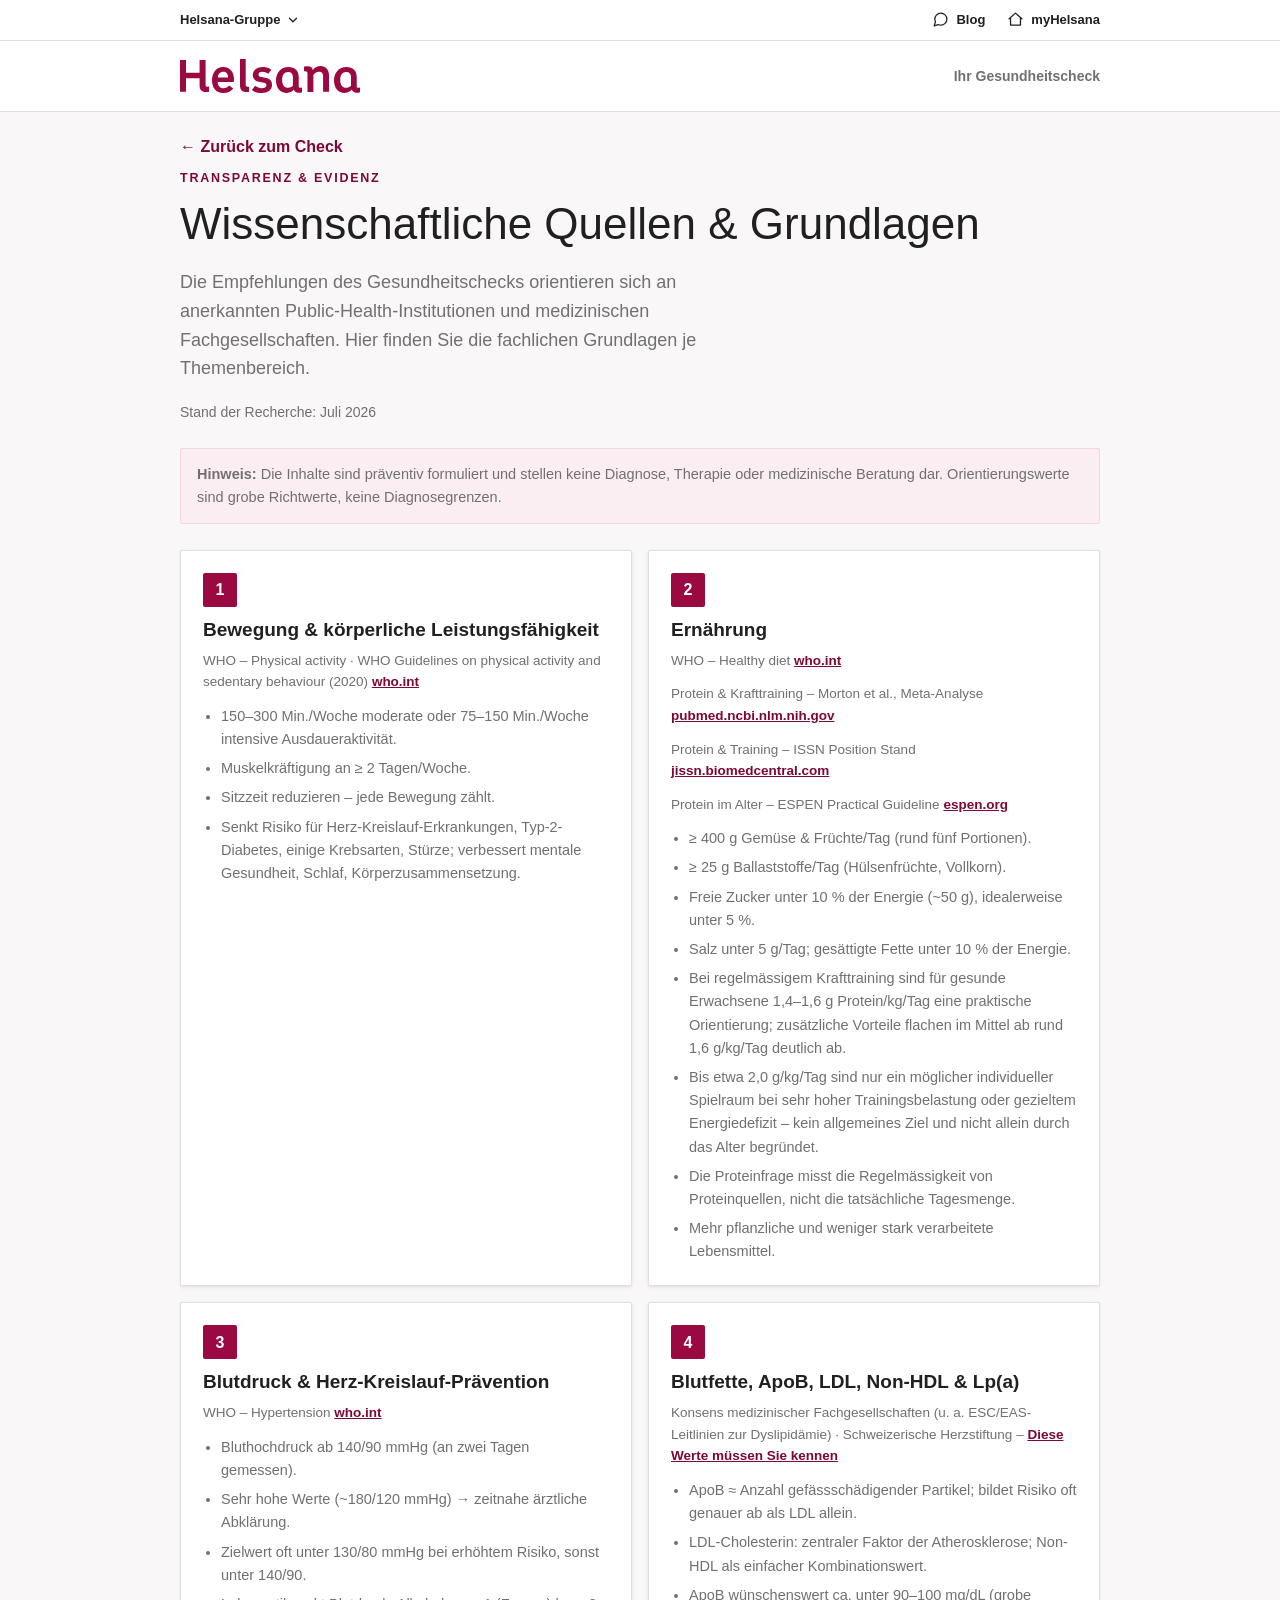
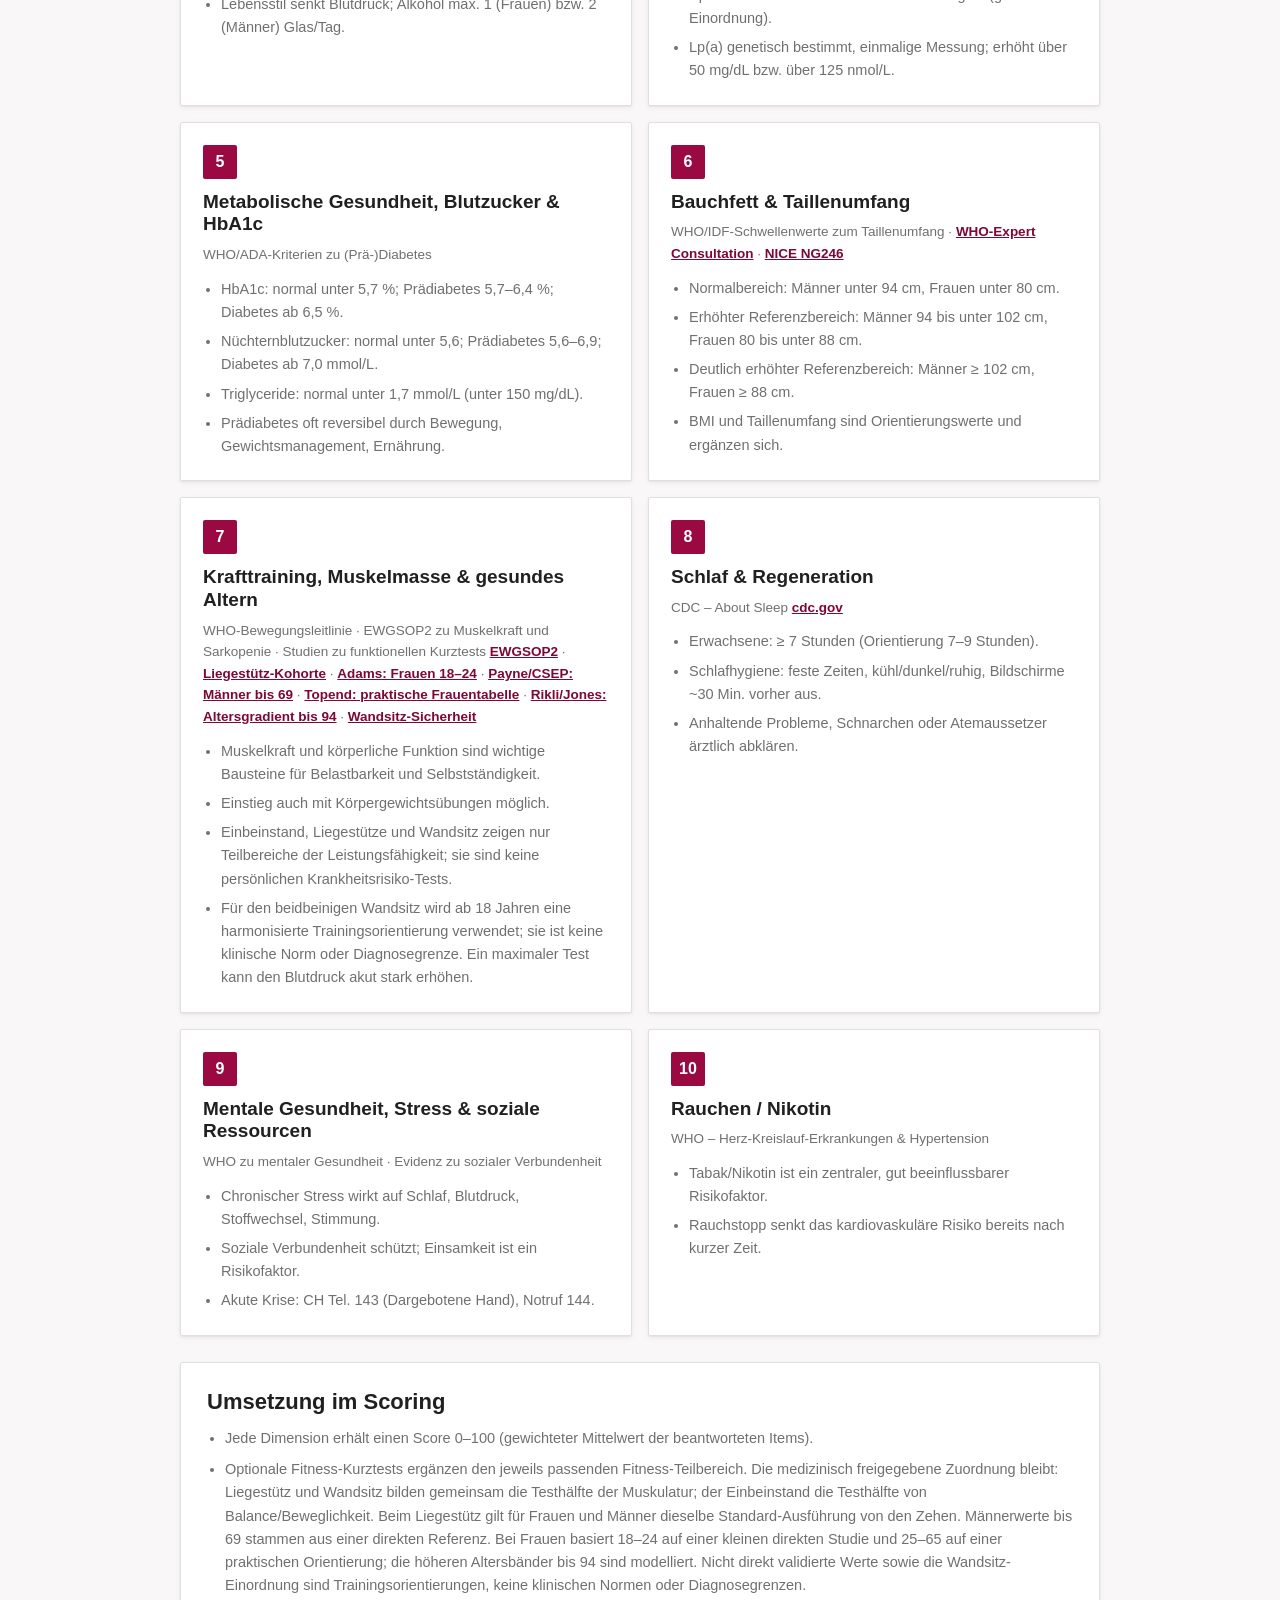
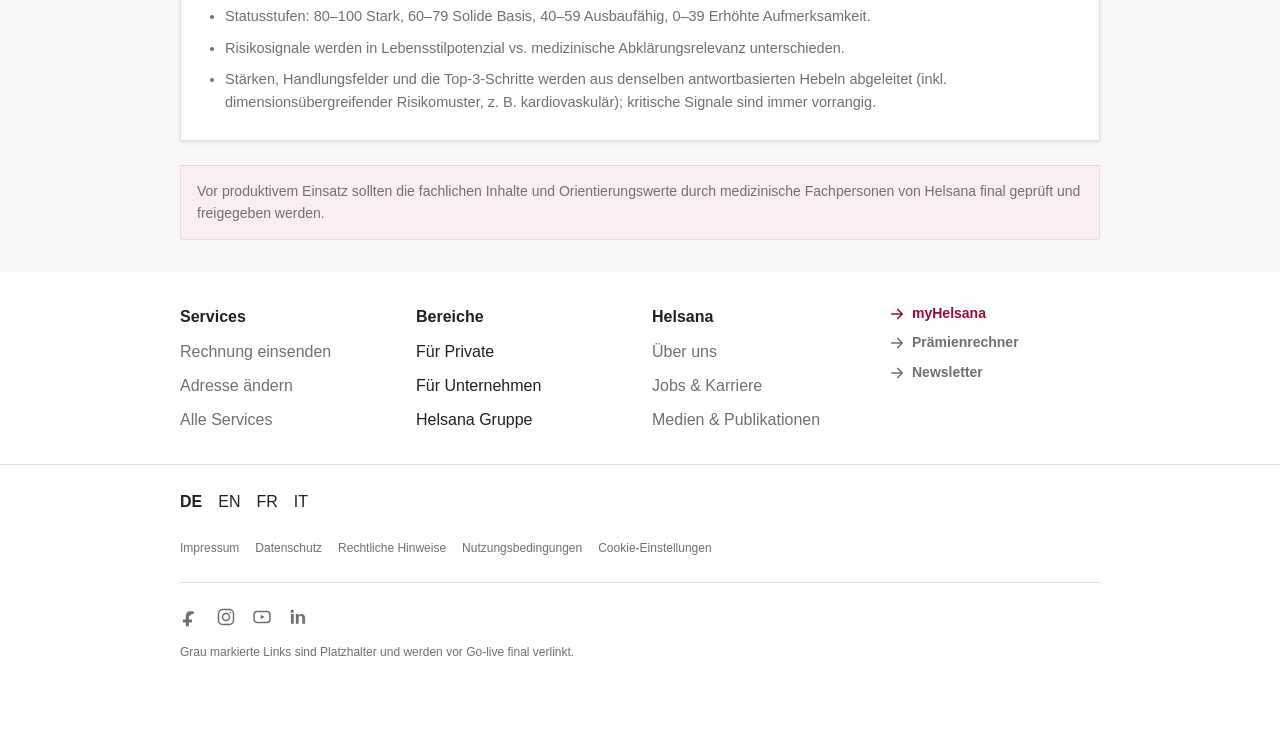
==== commit e27e4f2f: "Use standard push-ups and extend fitness references" ====
--- a/Projekt_Original/quellen.html
+++ b/Projekt_Original/quellen.html
@@ -176,7 +176,11 @@
         <h2 data-copy="sources.strength.title">Krafttraining, Muskelmasse &amp; gesundes Altern</h2>
         <p class="src-ref"><span data-copy="sources.strength.reference">WHO-Bewegungsleitlinie · EWGSOP2 zu Muskelkraft und Sarkopenie · Studien zu funktionellen Kurztests</span>
           <a href="https://academic.oup.com/ageing/article/48/1/16/5126243" target="_blank" rel="noopener noreferrer" data-copy="sources.strength.link_ewgsop">EWGSOP2</a> <span data-copy="sources.separator">·</span>
-          <a href="https://jamanetwork.com/journals/jamanetworkopen/fullarticle/2724778" target="_blank" rel="noopener noreferrer" data-copy="sources.strength.link_pushup">Liegestütz-Studie</a> <span data-copy="sources.separator">·</span>
+          <a href="https://jamanetwork.com/journals/jamanetworkopen/fullarticle/2724778" target="_blank" rel="noopener noreferrer" data-copy="sources.strength.link_pushup">Liegestütz-Kohorte</a> <span data-copy="sources.separator">·</span>
+          <a href="https://pmc.ncbi.nlm.nih.gov/articles/PMC9362895/" target="_blank" rel="noopener noreferrer" data-copy="sources.strength.link_pushup_adams">Adams: Frauen 18–24</a> <span data-copy="sources.separator">·</span>
+          <a href="https://pubmed.ncbi.nlm.nih.gov/11098155/" target="_blank" rel="noopener noreferrer" data-copy="sources.strength.link_pushup_payne">Payne/CSEP: Männer bis 69</a> <span data-copy="sources.separator">·</span>
+          <a href="https://www.topendsports.com/testing/tests/home-pushup.html" target="_blank" rel="noopener noreferrer" data-copy="sources.strength.link_pushup_topend">Topend: praktische Frauentabelle</a> <span data-copy="sources.separator">·</span>
+          <a href="https://cir.nii.ac.jp/crid/1363951796123009152" target="_blank" rel="noopener noreferrer" data-copy="sources.strength.link_pushup_rikli">Rikli/Jones: Altersgradient bis 94</a> <span data-copy="sources.separator">·</span>
           <a href="https://pubmed.ncbi.nlm.nih.gov/41252651/" target="_blank" rel="noopener noreferrer" data-copy="sources.strength.link_wall_sit">Wandsitz-Sicherheit</a></p>
         <ul>
           <li data-copy="sources.strength.point.1">Muskelkraft und körperliche Funktion sind wichtige Bausteine für Belastbarkeit und Selbstständigkeit.</li>
--- a/Projekt_Original/css/styles.css
+++ b/Projekt_Original/css/styles.css
@@ -19,7 +19,7 @@
   /* Neutralwerte (Helsana CI) */
   --ink: #202020;
   --ink-soft: #707070;
-  --muted: #949494;
+  --muted: #707070;
   --line: #e0e0e0;
   --border-strong: #949494;
   --bg: #faf7f8;
@@ -29,7 +29,8 @@
   --s-stark: #2e9e6b;
   --s-solide: #4f9ad6;
   --s-ausbau: #e0972f;
-  --s-aufmerksam: #d76450;
+  --s-aufmerksam: #d76450;
+  --status-label-ink: #202020;
 
   /* Info / Erfolg (CI – Stepper & Infobox) */
   --success: #5e9801;
@@ -254,7 +255,7 @@
   cursor: pointer; transition: .15s;
 }
 .step-dot.current { background: var(--ink); color: #fff; }
-.step-dot.done { background: var(--success); color: #fff; }
+.step-dot.done { background: var(--success); color: var(--status-label-ink); }
 .step-dot.done svg { width: 14px; height: 14px; }
 .step-dot:disabled { cursor: default; }
 .step-dot:not(:disabled):hover { box-shadow: 0 0 0 3px rgba(154, 9, 65, .12); }
@@ -262,7 +263,7 @@
 .step-conn.done { background: var(--success); }
 
 .dim-intro { margin-bottom: 8px; }
-.dim-intro h2 { font-size: clamp(22px, 3.4vw, 28px); font-weight: 700; margin-bottom: 4px; }
+.dim-intro h1 { font-size: clamp(22px, 3.4vw, 28px); font-weight: 700; margin-bottom: 4px; }
 .dim-intro .dim-count { color: var(--muted); font-weight: 600; font-size: 13px; text-transform: uppercase; letter-spacing: .08em; }
 .dim-lead { color: var(--ink-soft); margin-top: 10px; }
 
@@ -270,12 +271,24 @@
 .question:first-of-type { border-top: none; }
 .question .q-text { font-weight: 700; font-size: 20px; line-height: 1.35; margin-bottom: 4px; }
 .q-help-toggle { width: max-content; background: none; border: none; color: var(--brand-600); font: inherit; font-size: 13.5px;
-  font-weight: 600; cursor: pointer; padding: 4px 0; display: inline-flex; align-items: center; gap: 6px; }
-.q-help { background: var(--info-bg); border: 1px solid var(--info-line); border-radius: 3px;
-  padding: 12px 14px; font-size: 14px; color: var(--info-ink); margin: 8px 0 4px; box-shadow: var(--shadow-sm); }
-.q-help ul { margin: 4px 0 10px; padding-left: 18px; }
-.q-help li { margin: 2px 0; }
-.q-note { font-size: 13.5px; color: var(--muted); margin: 2px 0 4px; }
+  font-weight: 600; cursor: pointer; padding: 4px 0; display: inline-flex; align-items: center; gap: 6px; }
+.q-help { background: var(--info-bg); border: 1px solid var(--info-line); border-radius: 3px;
+  padding: 12px 14px; font-size: 14px; color: var(--info-ink); margin: 8px 0 4px; box-shadow: var(--shadow-sm); }
+.q-illustration-wrap {
+  width: min(100%, 420px); margin: 20px 0 2px; overflow: hidden;
+  background: #fff; border: 1px solid var(--line); border-radius: var(--radius-sm);
+}
+.q-illustration-wrap[hidden] { display: none; }
+.q-illustration {
+  display: block; width: 100%; height: auto; object-fit: contain; filter: grayscale(1);
+}
+.q-help ul { margin: 4px 0 10px; padding-left: 18px; }
+.q-help li { margin: 2px 0; }
+.q-note { font-size: 13.5px; color: var(--muted); margin: 2px 0 4px; }
+
+@media (max-width: 560px) {
+  .q-illustration-wrap { margin-top: 16px; }
+}
 
 .options { display: grid; gap: 12px; margin-top: 12px; }
 @media (min-width: 620px) { .options.cols-2 { grid-template-columns: 1fr 1fr; } }
@@ -329,8 +342,8 @@
 @media (min-width: 720px) { .result-hero { grid-template-columns: auto 1fr; } }
 .result-hero h1 { font-size: var(--fs-h1); line-height: var(--lh-h1); font-weight: var(--fw-h1); }
 .result-hero .lead { font-size: var(--fs-lead); line-height: var(--lh-lead); font-weight: var(--fw-lead); margin-top: 14px; }
-.result-status-badge { display: inline-flex; align-items: center; gap: 8px; font-weight: 700; font-size: 14px;
-  padding: 6px 14px; border-radius: 2px; color: #fff; }
+.result-status-badge { display: inline-flex; align-items: center; gap: 8px; font-weight: 700; font-size: 14px;
+  padding: 6px 14px; border-radius: 2px; color: var(--status-label-ink); }
 
 .urgent-banner {
   margin-top: 22px; border-radius: var(--radius); padding: 18px 20px; display: flex; gap: 14px; align-items: flex-start;
@@ -386,7 +399,8 @@
 /* Konkrete Insights (Stärken/Hebel) mit Punkt in der Dimensions-Statusfarbe */
 .insight-list { display: grid; gap: 12px; }
 .signal-box .insight-list li { padding-left: 0; display: flex; gap: 10px; align-items: flex-start; }
-.insight-dot { flex: none; width: 9px; height: 9px; border-radius: 50%; margin-top: 6px; }
+.signal-box .insight-list li > div { min-width: 0; overflow-wrap: anywhere; }
+.insight-dot { flex: none; width: 9px; height: 9px; border-radius: 50%; margin-top: 6px; }
 .insight-list b { display: block; font-size: 14.5px; color: var(--ink); line-height: 1.35; }
 .insight-detail { display: block; font-size: 13.5px; color: var(--ink-soft); margin-top: 3px; }
 
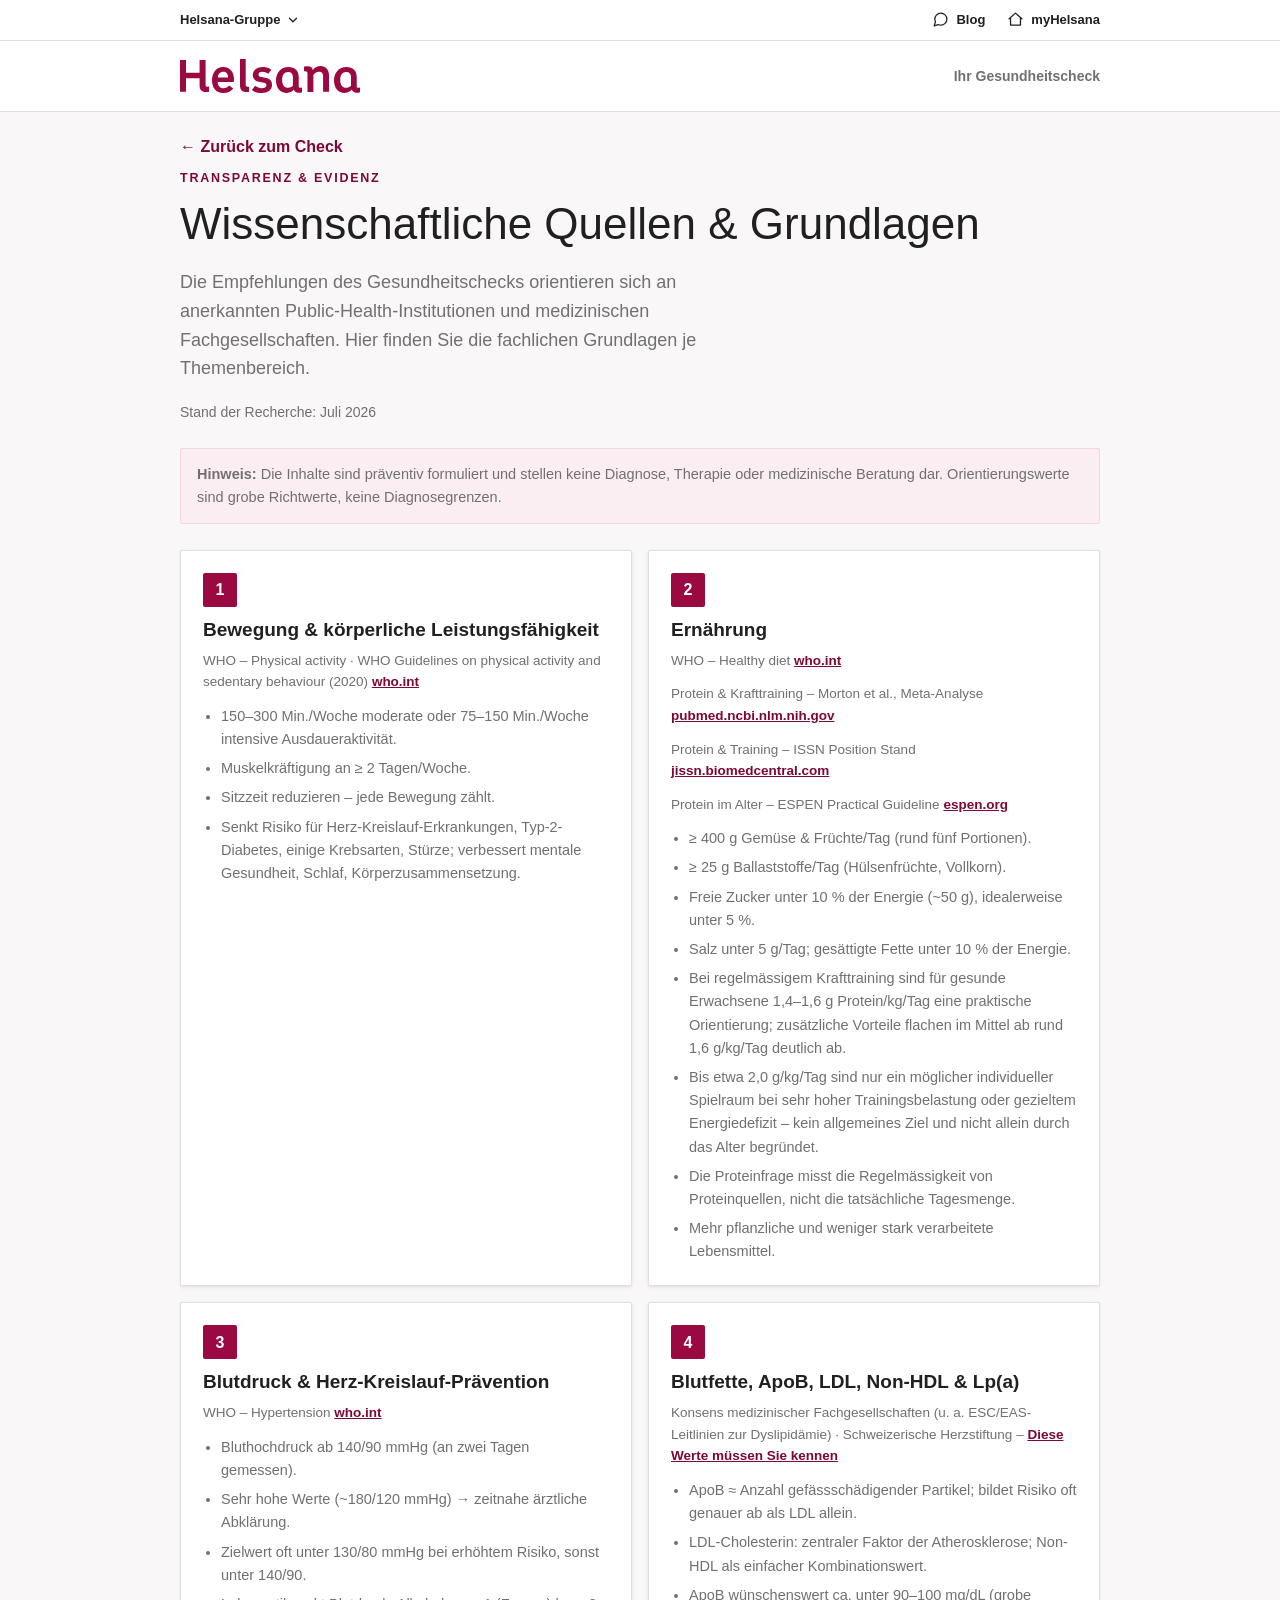
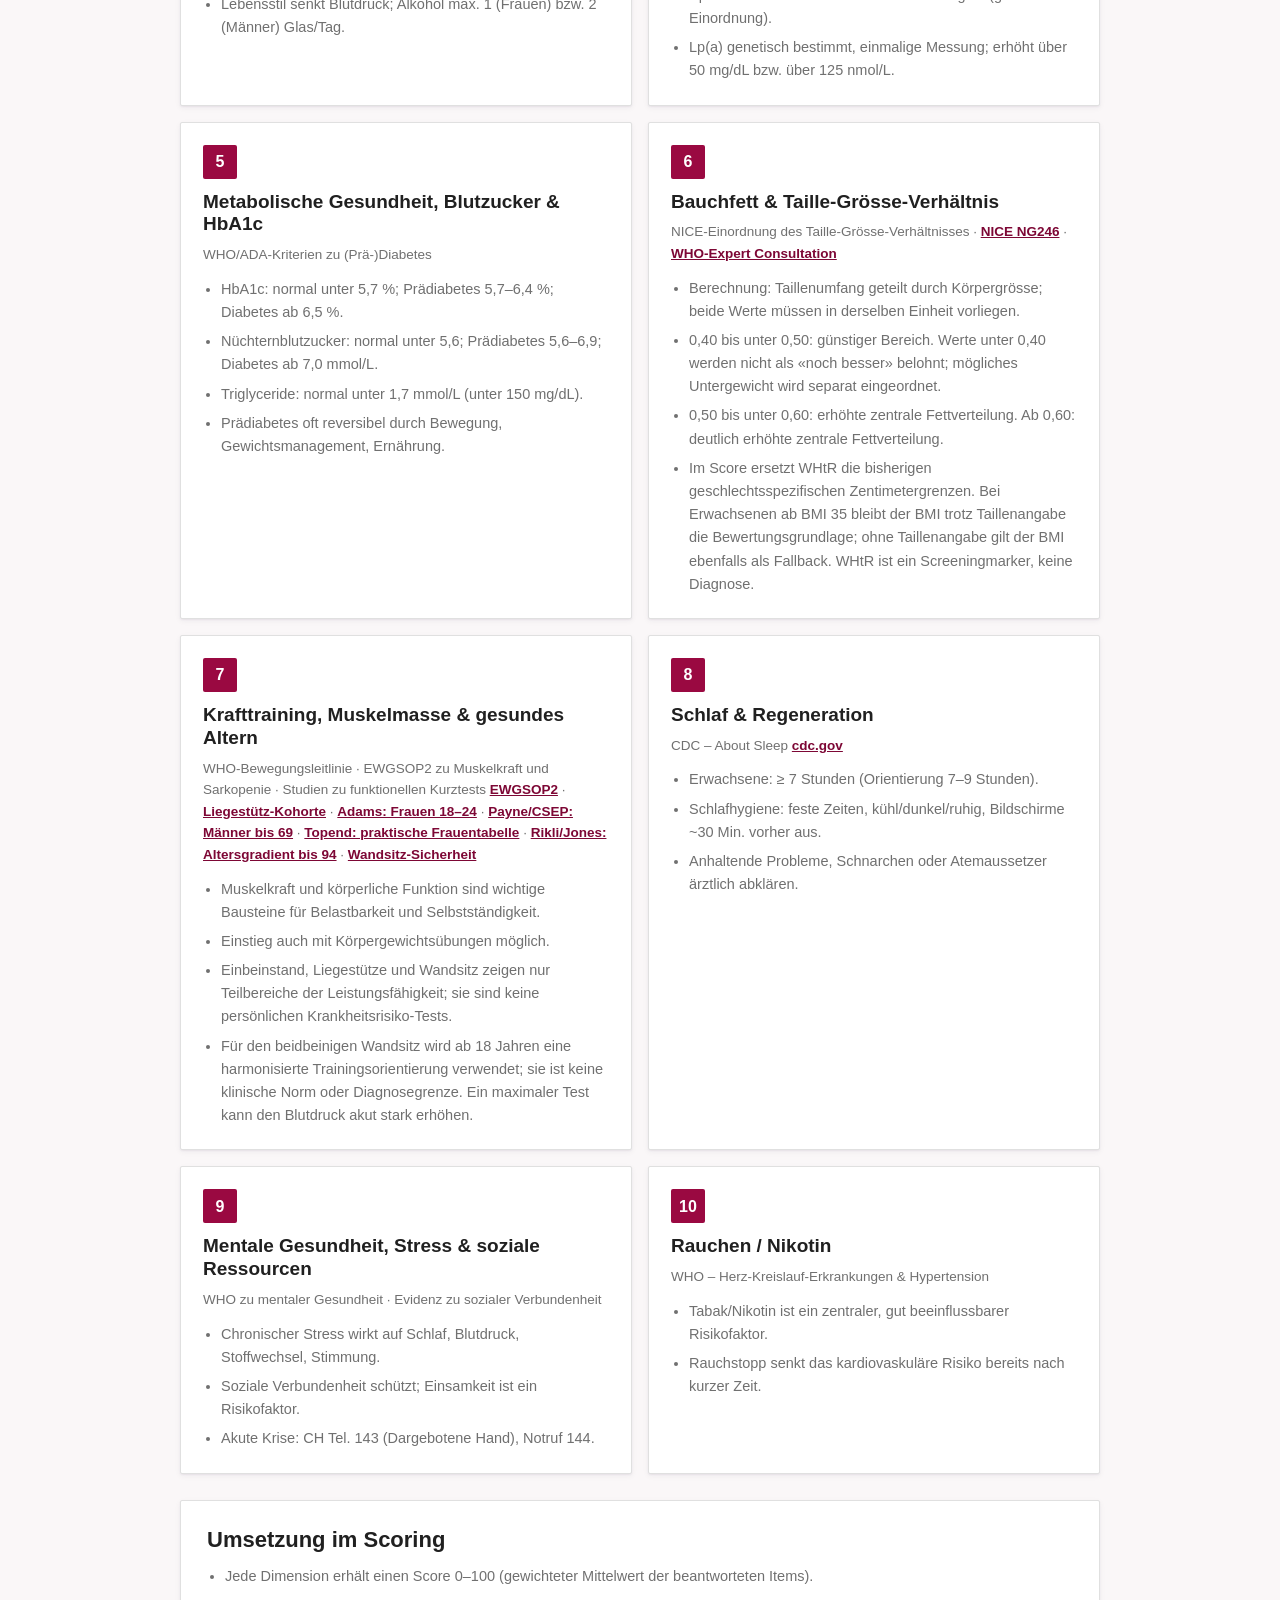
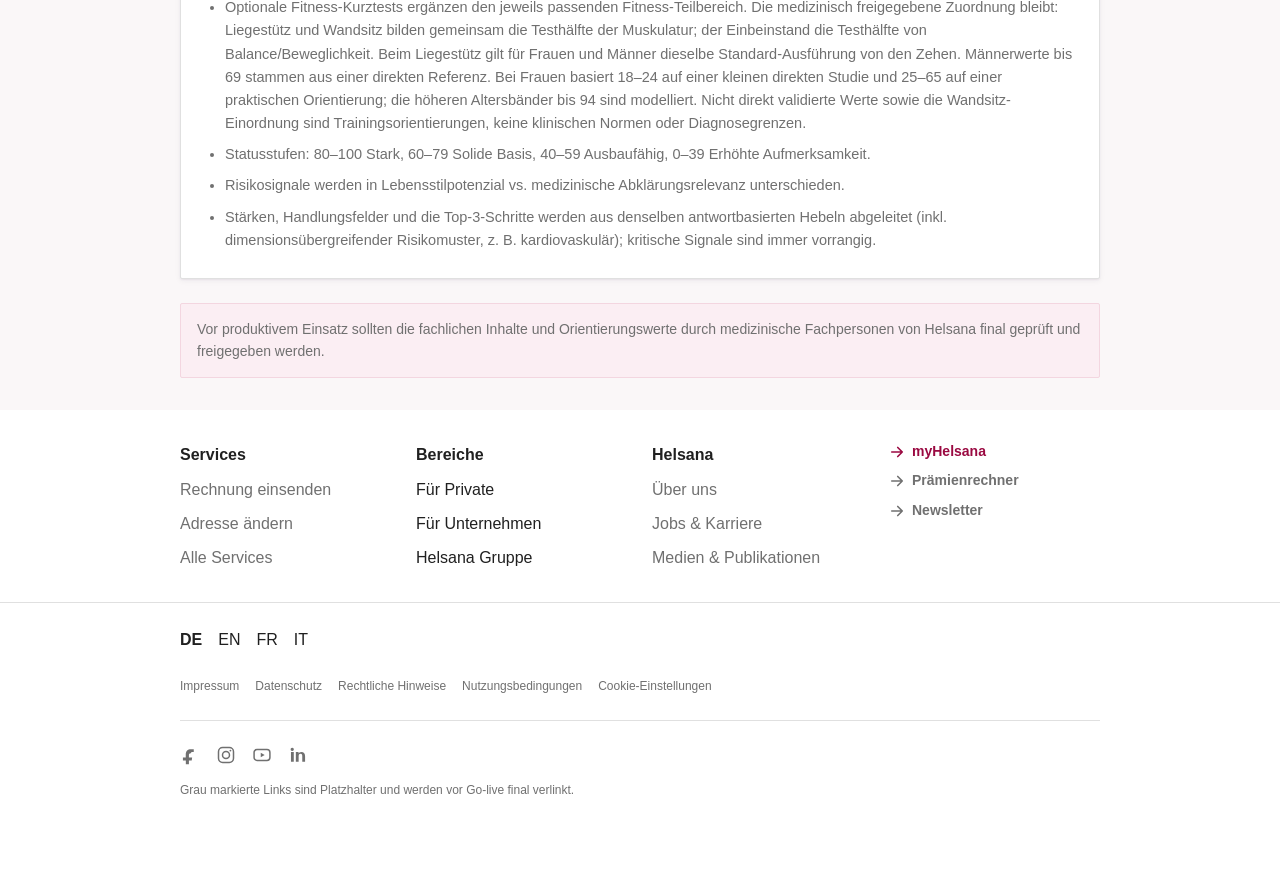
==== commit ea5b22be: "Use waist-to-height ratio in health scoring" ====
--- a/Projekt_Original/quellen.html
+++ b/Projekt_Original/quellen.html
@@ -159,15 +159,15 @@
 
       <article class="card src-card">
         <span class="src-num" data-copy="sources.card.6.number">6</span>
-        <h2 data-copy="sources.waist.title">Bauchfett &amp; Taillenumfang</h2>
-        <p class="src-ref"><span data-copy="sources.waist.reference">WHO/IDF-Schwellenwerte zum Taillenumfang ·</span>
-          <a href="https://www.who.int/publications/i/item/9789241501491" target="_blank" rel="noopener noreferrer" data-copy="sources.waist.link_who">WHO-Expert Consultation</a> <span data-copy="sources.separator">·</span>
-          <a href="https://www.nice.org.uk/guidance/ng246/chapter/Identifying-and-assessing-overweight-obesity-and-central-adiposity" target="_blank" rel="noopener noreferrer" data-copy="sources.waist.link_nice">NICE NG246</a></p>
-        <ul>
-          <li data-copy="sources.waist.point.1">Normalbereich: Männer unter 94 cm, Frauen unter 80 cm.</li>
-          <li data-copy="sources.waist.point.2">Erhöhter Referenzbereich: Männer 94 bis unter 102 cm, Frauen 80 bis unter 88 cm.</li>
-          <li data-copy="sources.waist.point.3">Deutlich erhöhter Referenzbereich: Männer ≥ 102 cm, Frauen ≥ 88 cm.</li>
-          <li data-copy="sources.waist.point.4">BMI und Taillenumfang sind Orientierungswerte und ergänzen sich.</li>
+        <h2 data-copy="sources.waist.title">Bauchfett &amp; Taille-Grösse-Verhältnis</h2>
+        <p class="src-ref"><span data-copy="sources.waist.reference">NICE-Einordnung des Taille-Grösse-Verhältnisses ·</span>
+          <a href="https://www.nice.org.uk/guidance/ng246/chapter/Identifying-and-assessing-overweight-obesity-and-central-adiposity" target="_blank" rel="noopener noreferrer" data-copy="sources.waist.link_nice">NICE NG246</a> <span data-copy="sources.separator">·</span>
+          <a href="https://www.who.int/publications/i/item/9789241501491" target="_blank" rel="noopener noreferrer" data-copy="sources.waist.link_who">WHO-Expert Consultation</a></p>
+        <ul>
+          <li data-copy="sources.waist.point.1">Berechnung: Taillenumfang geteilt durch Körpergrösse; beide Werte müssen in derselben Einheit vorliegen.</li>
+          <li data-copy="sources.waist.point.2">0,40 bis unter 0,50: günstiger Bereich. Werte unter 0,40 werden nicht als «noch besser» belohnt; mögliches Untergewicht wird separat eingeordnet.</li>
+          <li data-copy="sources.waist.point.3">0,50 bis unter 0,60: erhöhte zentrale Fettverteilung. Ab 0,60: deutlich erhöhte zentrale Fettverteilung.</li>
+          <li data-copy="sources.waist.point.4">Im Score ersetzt WHtR die bisherigen geschlechtsspezifischen Zentimetergrenzen. Bei Erwachsenen ab BMI 35 bleibt der BMI trotz Taillenangabe die Bewertungsgrundlage; ohne Taillenangabe gilt der BMI ebenfalls als Fallback. WHtR ist ein Screeningmarker, keine Diagnose.</li>
         </ul>
       </article>
 
--- a/Projekt_Original/css/styles.css
+++ b/Projekt_Original/css/styles.css
@@ -449,8 +449,6 @@
 .fitness-test-value b { font-size: 18px; color: var(--brand-700); }
 .fitness-test-card p { margin: 8px 0 0; font-size: 14px; }
 .fitness-test-card p > b { color: var(--brand-700); }
-.fitness-test-note { display: flex; align-items: flex-start; gap: 7px; padding: 9px 10px; background: var(--info-bg); color: var(--info-ink); }
-.fitness-test-note svg { flex: none; width: 17px; height: 17px; margin-top: 1px; }
 .fitness-test-recommendation { display: flex; align-items: flex-start; gap: 7px; margin-top: 11px; color: var(--brand-700); font-size: 13.5px; font-weight: 700; text-decoration: none; }
 .fitness-test-recommendation:hover span { text-decoration: underline; }
 .fitness-test-recommendation:focus-visible { outline: 2px solid var(--brand); outline-offset: 3px; }
